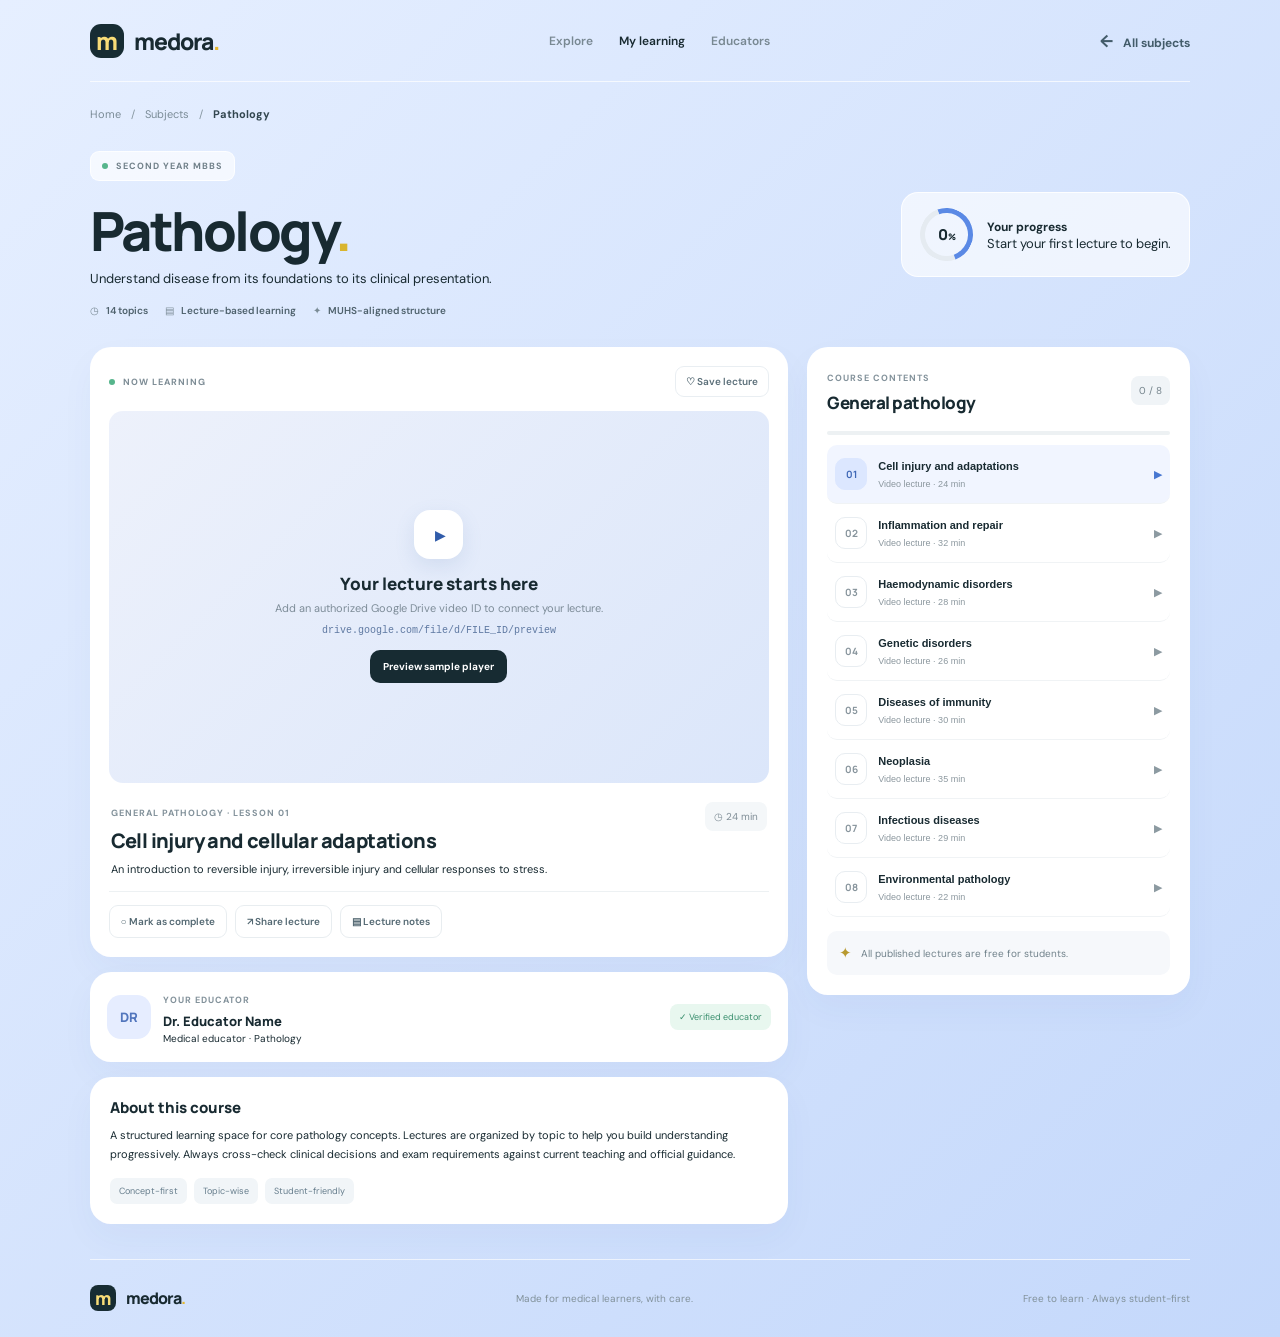
==== lecture.html @ 625e0596 "Add files via upload" ====
<!doctype html>
<html lang="en">
<head>
  <meta charset="utf-8">
  <meta name="viewport" content="width=device-width, initial-scale=1">
  <meta name="theme-color" content="#a8c5f4">
  <title>Pathology — Medora</title>
  <link rel="preconnect" href="https://fonts.googleapis.com">
  <link href="https://fonts.googleapis.com/css2?family=DM+Sans:wght@400;500;600;700&family=Manrope:wght@400;500;600;700;800&display=swap" rel="stylesheet">
  <link rel="stylesheet" href="lecture.css">
</head>
<body>
  <div class="lecture-shell">
    <header class="topbar">
      <a class="brand" href="index.html"><span class="brand-mark">m</span><span>medora<span class="brand-dot">.</span></span></a>
      <nav class="main-nav"><a href="index.html">Explore</a><a class="active" href="#course">My learning</a><a href="#educator">Educators</a></nav>
      <a class="back-link" href="index.html"><span>←</span> All subjects</a>
    </header>
    <main id="course">
      <div class="breadcrumb"><a href="index.html">Home</a><span>/</span><a href="index.html#subjects">Subjects</a><span>/</span><strong>Pathology</strong></div>
      <section class="course-heading">
        <div><span class="course-tag"><span class="tag-dot"></span> SECOND YEAR MBBS</span><h1>Pathology<span class="title-period">.</span></h1><p class="muted">Understand disease from its foundations to its clinical presentation.</p><div class="course-facts"><span>◷ <b>14 topics</b></span><span>▤ <b>Lecture-based learning</b></span><span>✦ <b>MUHS-aligned structure</b></span></div></div>
        <div class="course-progress"><div class="progress-ring"><span>0<small>%</small></span></div><div><strong>Your progress</strong><p class="muted">Start your first lecture to begin.</p></div></div>
      </section>
      <div class="learning-layout">
        <section class="player-column">
          <div class="video-card">
            <div class="video-topline"><span class="live-dot"></span><span>NOW LEARNING</span><button class="save-button" id="saveLecture">♡ <span>Save lecture</span></button></div>
            <div class="video-frame" id="videoFrame">
              <div class="video-placeholder"><div class="play-emblem">▶</div><p class="placeholder-title">Your lecture starts here</p><p>Add an authorized Google Drive video ID to connect your lecture.</p><code>drive.google.com/file/d/FILE_ID/preview</code><button class="button button-dark" id="loadDemo">Preview sample player</button></div>
            </div>
            <div class="lecture-info"><div><span class="lesson-label">GENERAL PATHOLOGY · LESSON 01</span><h2>Cell injury and cellular adaptations</h2><p class="muted">An introduction to reversible injury, irreversible injury and cellular responses to stress.</p></div><span class="duration">◷ 24 min</span></div>
            <div class="lecture-actions"><button class="action-button" id="markComplete">○ <span>Mark as complete</span></button><button class="action-button" id="shareLecture">↗ <span>Share lecture</span></button><button class="action-button" id="notesButton">▤ <span>Lecture notes</span></button></div>
            <div class="notes-panel" id="notesPanel" hidden><strong>Lecture notes</strong><p>Use this area for a concise, educator-approved summary, key definitions and references. Add your notes link or text when publishing the lecture.</p></div>
          </div>
          <section class="educator-card" id="educator"><div class="educator-avatar">DR</div><div class="educator-copy"><span class="lesson-label">YOUR EDUCATOR</span><h3>Dr. Educator Name</h3><p class="muted">Medical educator · Pathology</p></div><span class="verified">✓ Verified educator</span></section>
          <section class="about-card"><h3>About this course</h3><p class="muted">A structured learning space for core pathology concepts. Lectures are organized by topic to help you build understanding progressively. Always cross-check clinical decisions and exam requirements against current teaching and official guidance.</p><div class="about-tags"><span>Concept-first</span><span>Topic-wise</span><span>Student-friendly</span></div></section>
        </section>
        <aside class="playlist-card">
          <div class="playlist-heading"><div><span class="lesson-label">COURSE CONTENTS</span><h2>General pathology</h2></div><span class="lesson-count">0 / 8</span></div>
          <div class="playlist-progress"><span></span></div>
          <div class="playlist-list">
            <button class="playlist-item current" data-title="Cell injury and cellular adaptations" data-subtitle="An introduction to reversible injury, irreversible injury and cellular responses to stress." data-duration="24 min"><span class="lesson-number active-number">01</span><span class="lesson-text"><strong>Cell injury and adaptations</strong><small>Video lecture · 24 min</small></span><span class="lesson-status">▶</span></button>
            <button class="playlist-item" data-title="Inflammation and repair" data-subtitle="Explore acute and chronic inflammation, chemical mediators and tissue repair." data-duration="32 min"><span class="lesson-number">02</span><span class="lesson-text"><strong>Inflammation and repair</strong><small>Video lecture · 32 min</small></span><span class="lesson-status">▶</span></button>
            <button class="playlist-item" data-title="Haemodynamic disorders" data-subtitle="Understand oedema, thrombosis, embolism, infarction and shock." data-duration="28 min"><span class="lesson-number">03</span><span class="lesson-text"><strong>Haemodynamic disorders</strong><small>Video lecture · 28 min</small></span><span class="lesson-status">▶</span></button>
            <button class="playlist-item" data-title="Genetic disorders" data-subtitle="An overview of the mechanisms and patterns of genetic disease." data-duration="26 min"><span class="lesson-number">04</span><span class="lesson-text"><strong>Genetic disorders</strong><small>Video lecture · 26 min</small></span><span class="lesson-status">▶</span></button>
            <button class="playlist-item" data-title="Diseases of immunity" data-subtitle="Review hypersensitivity, autoimmunity and immunodeficiency." data-duration="30 min"><span class="lesson-number">05</span><span class="lesson-text"><strong>Diseases of immunity</strong><small>Video lecture · 30 min</small></span><span class="lesson-status">▶</span></button>
            <button class="playlist-item" data-title="Neoplasia" data-subtitle="Learn the principles of tumour biology, nomenclature and spread." data-duration="35 min"><span class="lesson-number">06</span><span class="lesson-text"><strong>Neoplasia</strong><small>Video lecture · 35 min</small></span><span class="lesson-status">▶</span></button>
            <button class="playlist-item" data-title="Infectious diseases" data-subtitle="Study tissue responses and pathological patterns associated with infection." data-duration="29 min"><span class="lesson-number">07</span><span class="lesson-text"><strong>Infectious diseases</strong><small>Video lecture · 29 min</small></span><span class="lesson-status">▶</span></button>
            <button class="playlist-item" data-title="Environmental and nutritional pathology" data-subtitle="Review common patterns of environmental injury and nutritional disease." data-duration="22 min"><span class="lesson-number">08</span><span class="lesson-text"><strong>Environmental pathology</strong><small>Video lecture · 22 min</small></span><span class="lesson-status">▶</span></button>
          </div>
          <div class="playlist-footer"><span class="lock-symbol">✦</span><span>All published lectures are free for students.</span></div>
        </aside>
      </div>
      <footer class="footer"><a class="brand footer-brand" href="index.html"><span class="brand-mark">m</span><span>medora<span class="brand-dot">.</span></span></a><span>Made for medical learners, with care.</span><span>Free to learn · Always student-first</span></footer>
    </main>
  </div>
  <script>
    const items = [...document.querySelectorAll('.playlist-item')];
    const title = document.querySelector('.lecture-info h2');
    const desc = document.querySelector('.lecture-info .muted');
    const duration = document.querySelector('.duration');
    const complete = document.querySelector('#markComplete');
    const frame = document.querySelector('#videoFrame');
    let completed = new Set();
    items.forEach((item, index) => item.addEventListener('click', () => {
      items.forEach(el => el.classList.remove('current'));
      item.classList.add('current');
      title.textContent = item.dataset.title;
      desc.textContent = item.dataset.subtitle;
      duration.textContent = '◷ ' + item.dataset.duration;
      complete.innerHTML = (completed.has(index) ? '✓ <span>Completed</span>' : '○ <span>Mark as complete</span>');
    }));
    complete.addEventListener('click', () => {
      const index = items.findIndex(item => item.classList.contains('current'));
      if (completed.has(index)) completed.delete(index); else completed.add(index);
      complete.innerHTML = (completed.has(index) ? '✓ <span>Completed</span>' : '○ <span>Mark as complete</span>');
      const percent = Math.round(completed.size / items.length * 100);
      document.querySelector('.progress-ring span').innerHTML = percent + '<small>%</small>';
      document.querySelector('.playlist-heading .lesson-count').textContent = completed.size + ' / ' + items.length;
      document.querySelector('.playlist-progress span').style.width = percent + '%';
    });
    document.querySelector('#saveLecture').addEventListener('click', e => {
      const btn = e.currentTarget; btn.classList.toggle('saved');
      btn.innerHTML = btn.classList.contains('saved') ? '♥ <span>Saved</span>' : '♡ <span>Save lecture</span>';
    });
    document.querySelector('#notesButton').addEventListener('click', () => {
      const panel = document.querySelector('#notesPanel'); panel.hidden = !panel.hidden;
    });
    document.querySelector('#shareLecture').addEventListener('click', async () => {
      try { await navigator.clipboard.writeText(location.href); alert('Lecture page link copied.'); }
      catch { alert('Copy this page URL from your browser address bar to share it.'); }
    });
    document.querySelector('#loadDemo').addEventListener('click', () => {
      const id = prompt('Paste the Google Drive file ID for an authorized lecture:');
      if (!id || !/^[a-zA-Z0-9_-]+$/.test(id)) return;
      frame.innerHTML = '<iframe class="drive-player" src="https://drive.google.com/file/d/' + encodeURIComponent(id) + '/preview" allow="autoplay; fullscreen" allowfullscreen title="Lecture video"></iframe>';
    });
  </script>
</body>
</html>
---- lecture.css ----
:root{--ink:#182a31;--muted:#738087;--line:#e7edf1;--blue:#a9c6f5;--yellow:#f7d96d}*{box-sizing:border-box}body{margin:0;background:#eaf1fb;color:var(--ink);font-family:"DM Sans",sans-serif;font-size:14px;-webkit-font-smoothing:antialiased}.lecture-shell{max-width:1440px;min-height:100vh;margin:auto;padding:0 5.4%;background:linear-gradient(135deg,#e6efff 0%,#c4d8fb 100%)}.topbar{height:82px;display:flex;align-items:center;justify-content:space-between;gap:20px;border-bottom:1px solid #ffffffb8}.brand{display:inline-flex;align-items:center;gap:10px;text-decoration:none;color:var(--ink);font:800 23px Manrope,sans-serif;letter-spacing:-1px}.brand-mark{width:34px;height:34px;border-radius:11px;background:#172c33;color:#f8dc77;display:grid;place-items:center;font-size:24px}.brand-dot{color:#e6b82e}.main-nav{display:flex;gap:26px}.main-nav a{color:#788892;text-decoration:none;font-size:12px;font-weight:600}.main-nav a.active{color:var(--ink)}.back-link{font-size:12px;text-decoration:none;color:#435c6a;font-weight:700}.back-link span{font-size:17px;margin-right:7px}.breadcrumb{display:flex;gap:10px;align-items:center;padding:25px 0;color:#8797a1;font-size:11px}.breadcrumb a{color:#7b8c97;text-decoration:none}.breadcrumb strong{color:#32464f}.course-heading{display:flex;align-items:center;justify-content:space-between;gap:25px;padding:5px 0 30px}.course-tag{display:inline-flex;align-items:center;gap:8px;padding:8px 11px;background:#ffffffa3;border:1px solid #ffffffc9;border-radius:9px;color:#71818a;font-size:9px;font-weight:700;letter-spacing:1px}.tag-dot,.live-dot{width:6px;height:6px;background:#56b58c;border-radius:50%;display:inline-block}.course-heading h1{font:800 clamp(36px,5vw,54px) Manrope,sans-serif;letter-spacing:-2.5px;margin:12px 0 3px}.title-period{color:#d9b52e}.course-heading .muted{margin:0;font-size:13px}.course-facts{display:flex;gap:17px;flex-wrap:wrap;margin-top:17px;color:#7a8b95;font-size:10px}.course-facts b{font-weight:600;color:#4e616c;margin-left:4px}.course-progress{display:flex;align-items:center;gap:14px;background:#ffffff9e;border:1px solid #ffffffd9;border-radius:17px;padding:15px 18px;min-width:220px}.progress-ring{width:53px;height:53px;border:5px solid #e5ebf1;border-top-color:#5a89e5;border-right-color:#5a89e5;border-radius:50%;display:grid;place-items:center;transform:rotate(25deg)}.progress-ring span{transform:rotate(-25deg);font:800 15px Manrope}.progress-ring small{font-size:9px}.course-progress strong{font-size:12px}.course-progress p{font-size:10px;margin:4px 0 0}.learning-layout{display:grid;grid-template-columns:minmax(0,1.55fr) minmax(290px,.85fr);align-items:start;gap:19px}.player-column{display:flex;flex-direction:column;gap:15px}.video-card,.educator-card,.about-card,.playlist-card{background:#fff;border:1px solid #ffffffd9;border-radius:21px;box-shadow:0 14px 35px #36567b0a;overflow:hidden}.video-card{padding:18px}.video-topline{display:flex;align-items:center;gap:8px;color:#7d8c95;font-size:9px;font-weight:700;letter-spacing:1px;margin-bottom:14px}.save-button{margin-left:auto;border:1px solid #e9eef2;background:#fff;color:#5b6f79;border-radius:9px;padding:8px 10px;font:600 10px "DM Sans";cursor:pointer}.save-button.saved{color:#d36a83;background:#fff4f6}.video-frame{position:relative;aspect-ratio:16/9;width:100%;border-radius:14px;overflow:hidden;background:linear-gradient(135deg,#edf1fb,#dbe6fa);display:grid;place-items:center}.video-placeholder{text-align:center;padding:20px;max-width:100%;color:#7d8c98}.play-emblem{width:49px;height:49px;border-radius:16px;display:grid;place-items:center;background:#fff;color:#315caa;box-shadow:0 7px 20px #5e7eae24;margin:0 auto 13px;padding-left:3px}.placeholder-title{font:800 17px Manrope;color:var(--ink);margin:0 0 6px}.video-placeholder p:not(.placeholder-title){font-size:11px;margin:0 0 10px}.video-placeholder code{display:block;font-size:10px;color:#5f79a2;margin-bottom:14px;overflow-wrap:anywhere}.video-placeholder .button{padding:10px 13px;font-size:10px;cursor:pointer}.button-dark{display:inline-flex;align-items:center;justify-content:center;gap:10px;border:0;border-radius:10px;background:#172b32;color:white;text-decoration:none;padding:11px 15px;font:700 11px "DM Sans"}.drive-player{border:0;width:100%;height:100%;position:absolute;inset:0}.lecture-info{display:flex;justify-content:space-between;align-items:flex-start;gap:14px;padding:19px 2px 13px}.lesson-label{font-size:9px;letter-spacing:1px;font-weight:700;color:#83929b}.lecture-info h2{font:800 20px Manrope;letter-spacing:-.6px;margin:7px 0}.lecture-info .muted{font-size:11px;margin:0;line-height:1.6}.duration{white-space:nowrap;color:#7f8d96;font-size:10px;background:#f4f7f9;padding:8px 9px;border-radius:8px}.lecture-actions{display:flex;gap:8px;flex-wrap:wrap;border-top:1px solid #edf1f3;padding-top:13px}.action-button{border:1px solid #e8edf0;background:#fff;border-radius:9px;padding:9px 11px;color:#536872;font:600 10px "DM Sans";cursor:pointer}.action-button:hover{background:#f4f7fb}.notes-panel{background:#f5f8fc;border-radius:12px;padding:14px;margin-top:13px;font-size:12px}.notes-panel p{color:#71828b;line-height:1.6;margin-bottom:0}.educator-card{display:flex;align-items:center;gap:12px;padding:16px}.educator-avatar{width:44px;height:44px;border-radius:14px;background:#e6edff;color:#5276bd;display:grid;place-items:center;font:800 13px Manrope}.educator-copy{flex:1}.educator-copy h3{font:800 13px Manrope;margin:5px 0 2px}.educator-copy .muted{font-size:10px;margin:0}.verified{font-size:9px;color:#398e6d;background:#e8f7ef;border-radius:8px;padding:7px 9px;white-space:nowrap}.about-card{padding:19px}.about-card h3{font:800 15px Manrope;margin:0 0 8px}.about-card .muted{font-size:11px;line-height:1.75;margin:0}.about-tags{display:flex;gap:7px;flex-wrap:wrap;margin-top:13px}.about-tags span{font-size:9px;color:#667d8c;background:#f1f5f8;border-radius:7px;padding:7px 9px}.playlist-card{padding:19px;position:sticky;top:15px}.playlist-heading{display:flex;align-items:center;justify-content:space-between;gap:10px}.playlist-heading h2{font:800 17px Manrope;letter-spacing:-.5px;margin:6px 0 0}.lesson-count{background:#f0f4f7;color:#74838b;border-radius:8px;padding:8px;font-size:10px}.playlist-progress{height:4px;background:#edf1f3;border-radius:10px;margin:17px 0 10px;overflow:hidden}.playlist-progress span{display:block;height:100%;width:0;background:#5c89e2;transition:width .2s}.playlist-list{display:flex;flex-direction:column}.playlist-item{display:flex;align-items:center;gap:11px;text-align:left;padding:13px 8px;border:0;border-bottom:1px solid #f0f3f5;background:#fff;cursor:pointer;color:var(--ink);border-radius:10px}.playlist-item.current{background:#f1f5ff}.lesson-number{flex:none;width:32px;height:32px;border:1px solid #e8edf1;border-radius:10px;display:grid;place-items:center;color:#87949c;font:700 10px Manrope}.active-number{background:#dce7ff;border-color:#dce7ff;color:#3f68b6}.lesson-text{display:flex;flex-direction:column;gap:5px;min-width:0;flex:1}.lesson-text strong{font-size:11px;font-weight:700;line-height:1.35}.lesson-text small{font-size:9px;color:#8b979e}.lesson-status{font-size:11px;color:#8c9aa1}.playlist-item.current .lesson-status{color:#4777d1}.playlist-footer{display:flex;align-items:center;gap:9px;background:#f6f8fb;padding:12px;border-radius:10px;margin-top:14px;color:#71828b;font-size:10px}.lock-symbol{color:#b8992f;font-size:15px}.footer{min-height:78px;border-top:1px solid #ffffffa8;display:flex;align-items:center;justify-content:space-between;gap:15px;color:#81919a;font-size:10px;margin-top:35px}.footer-brand{font-size:16px}.footer-brand .brand-mark{width:26px;height:26px;border-radius:8px;font-size:18px}@media(min-width:1200px){.lecture-shell{padding-left:7%;padding-right:7%}}@media(max-width:900px){.lecture-shell{padding:0 4%}.learning-layout{grid-template-columns:minmax(0,1.25fr) minmax(265px,.9fr);gap:13px}.course-progress{min-width:190px;padding:12px}.course-facts{gap:10px}.main-nav{gap:14px}}@media(max-width:700px){.topbar{height:70px}.main-nav{display:none}.brand{font-size:21px}.course-heading{align-items:flex-start;flex-direction:column;padding-bottom:22px}.course-progress{width:100%}.learning-layout{grid-template-columns:1fr}.playlist-card{position:static;grid-row:1}.player-column{grid-row:2}.breadcrumb{padding:19px 0}.course-heading h1{font-size:43px}.playlist-card{padding:16px}.playlist-item{padding:12px 7px}.lecture-info h2{font-size:18px}.footer{flex-wrap:wrap;padding:18px 0}.footer>span:last-child{display:none}}@media(max-width:380px){.verified{display:none}.lecture-info{flex-direction:column}.course-facts{display:grid;gap:9px}.video-card{padding:12px}.video-placeholder code{font-size:9px}}
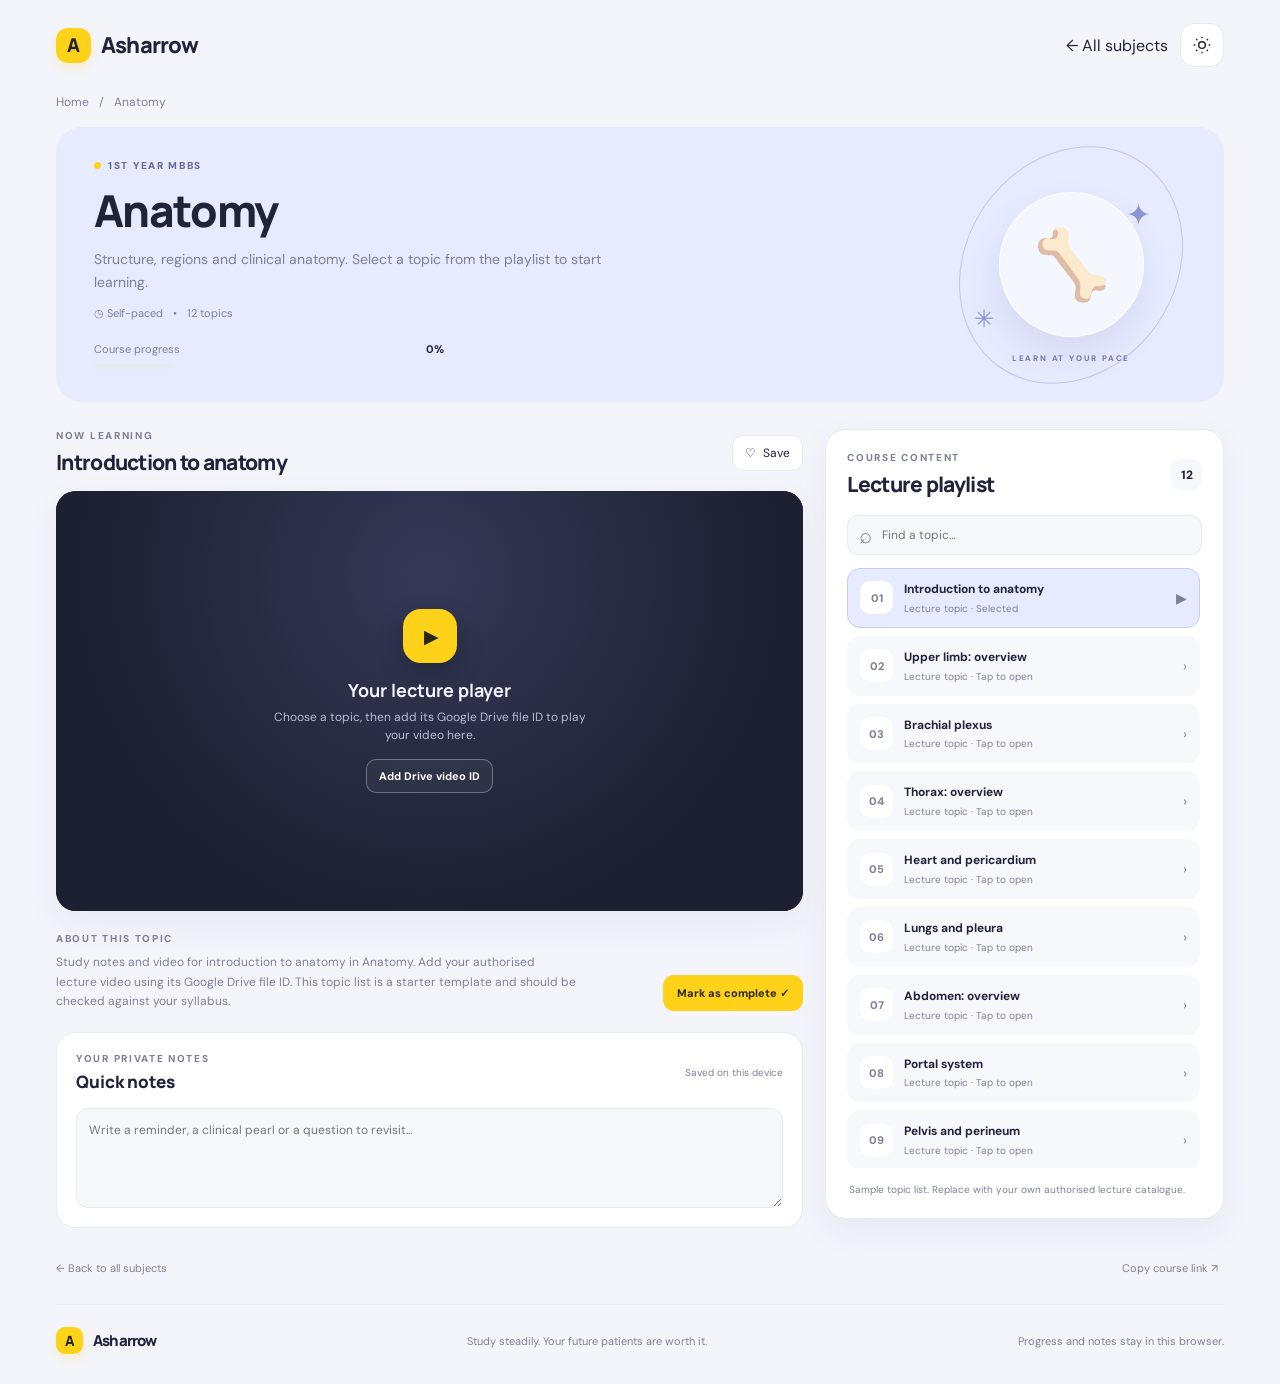
==== commit ec2868f7: "Add files via upload" ====
--- a/lecture.html
+++ b/lecture.html
@@ -1,101 +1,69 @@
-<!doctype html>
+<!DOCTYPE html>
 <html lang="en">
 <head>
-  <meta charset="utf-8">
+  <meta charset="UTF-8">
   <meta name="viewport" content="width=device-width, initial-scale=1">
-  <meta name="theme-color" content="#a8c5f4">
-  <title>Pathology — Medora</title>
+  <meta name="theme-color" content="#f4f5fb">
+  <title>Course — Asharrow</title>
   <link rel="preconnect" href="https://fonts.googleapis.com">
+  <link rel="preconnect" href="https://fonts.gstatic.com" crossorigin>
   <link href="https://fonts.googleapis.com/css2?family=DM+Sans:wght@400;500;600;700&family=Manrope:wght@400;500;600;700;800&display=swap" rel="stylesheet">
   <link rel="stylesheet" href="lecture.css">
+  <script src="lecture.js" defer></script>
 </head>
 <body>
-  <div class="lecture-shell">
+  <div class="app-shell">
     <header class="topbar">
-      <a class="brand" href="index.html"><span class="brand-mark">m</span><span>medora<span class="brand-dot">.</span></span></a>
-      <nav class="main-nav"><a href="index.html">Explore</a><a class="active" href="#course">My learning</a><a href="#educator">Educators</a></nav>
-      <a class="back-link" href="index.html"><span>←</span> All subjects</a>
+      <a class="brand" href="index.html"><span class="brand-mark">A</span><span>Asharrow</span></a>
+      <div class="topbar-actions">
+        <a class="back-link" href="index.html">← <span>All subjects</span></a>
+        <button class="icon-button theme-toggle" id="themeToggle" type="button" aria-label="Switch color theme" title="Switch light/dark mode">
+          <svg class="sun-icon" viewBox="0 0 24 24" aria-hidden="true"><circle cx="12" cy="12" r="4"></circle><path d="M12 2v2m0 16v2M4.93 4.93l1.42 1.42m11.3 11.3 1.42 1.42M2 12h2m16 0h2M4.93 19.07l1.42-1.42m11.3-11.3 1.42-1.42"></path></svg>
+          <svg class="moon-icon" viewBox="0 0 24 24" aria-hidden="true"><path d="M20.3 15.4A8.5 8.5 0 0 1 8.6 3.7 8.6 8.6 0 1 0 20.3 15.4Z"></path></svg>
+        </button>
+      </div>
     </header>
-    <main id="course">
-      <div class="breadcrumb"><a href="index.html">Home</a><span>/</span><a href="index.html#subjects">Subjects</a><span>/</span><strong>Pathology</strong></div>
-      <section class="course-heading">
-        <div><span class="course-tag"><span class="tag-dot"></span> SECOND YEAR MBBS</span><h1>Pathology<span class="title-period">.</span></h1><p class="muted">Understand disease from its foundations to its clinical presentation.</p><div class="course-facts"><span>◷ <b>14 topics</b></span><span>▤ <b>Lecture-based learning</b></span><span>✦ <b>MUHS-aligned structure</b></span></div></div>
-        <div class="course-progress"><div class="progress-ring"><span>0<small>%</small></span></div><div><strong>Your progress</strong><p class="muted">Start your first lecture to begin.</p></div></div>
+
+    <main>
+      <nav class="breadcrumbs"><a href="index.html">Home</a><span>/</span><span id="breadcrumbSubject">Subject</span></nav>
+      <section class="course-hero">
+        <div class="course-copy">
+          <p class="eyebrow"><span class="eyebrow-dot"></span><span id="courseYear">MBBS COURSE</span></p>
+          <h1 id="courseTitle">Loading subject…</h1>
+          <p id="courseDescription" class="course-description">Your course topics will appear here.</p>
+          <div class="course-meta"><span>◷ Self-paced</span><span>•</span><span id="topicCount">0 topics</span></div>
+          <div class="course-progress"><div class="progress-label"><span>Course progress</span><strong id="progressText">0%</strong></div><div class="progress-track"><span id="progressBar"></span></div></div>
+        </div>
+        <div class="course-art" aria-hidden="true"><div class="art-orbit"></div><div class="art-circle"><span id="courseEmoji">📚</span></div><span class="art-star star-one">✦</span><span class="art-star star-two">✳</span><span class="art-label">LEARN AT YOUR PACE</span></div>
       </section>
+
       <div class="learning-layout">
         <section class="player-column">
-          <div class="video-card">
-            <div class="video-topline"><span class="live-dot"></span><span>NOW LEARNING</span><button class="save-button" id="saveLecture">♡ <span>Save lecture</span></button></div>
-            <div class="video-frame" id="videoFrame">
-              <div class="video-placeholder"><div class="play-emblem">▶</div><p class="placeholder-title">Your lecture starts here</p><p>Add an authorized Google Drive video ID to connect your lecture.</p><code>drive.google.com/file/d/FILE_ID/preview</code><button class="button button-dark" id="loadDemo">Preview sample player</button></div>
+          <div class="section-title-row"><div><p class="eyebrow muted-eyebrow">NOW LEARNING</p><h2 id="lectureTitle">Select a lecture</h2></div><button class="save-button" id="saveButton" type="button" aria-pressed="false">♡ <span>Save</span></button></div>
+          <div class="video-frame" id="videoFrame">
+            <div class="video-placeholder" id="videoPlaceholder">
+              <div class="play-bubble">▶</div><h3>Your lecture player</h3><p>Choose a topic, then add its Google Drive file ID to play your video here.</p>
+              <button class="outline-button" id="addDriveButton" type="button">Add Drive video ID</button>
             </div>
-            <div class="lecture-info"><div><span class="lesson-label">GENERAL PATHOLOGY · LESSON 01</span><h2>Cell injury and cellular adaptations</h2><p class="muted">An introduction to reversible injury, irreversible injury and cellular responses to stress.</p></div><span class="duration">◷ 24 min</span></div>
-            <div class="lecture-actions"><button class="action-button" id="markComplete">○ <span>Mark as complete</span></button><button class="action-button" id="shareLecture">↗ <span>Share lecture</span></button><button class="action-button" id="notesButton">▤ <span>Lecture notes</span></button></div>
-            <div class="notes-panel" id="notesPanel" hidden><strong>Lecture notes</strong><p>Use this area for a concise, educator-approved summary, key definitions and references. Add your notes link or text when publishing the lecture.</p></div>
+            <iframe id="drivePlayer" title="Lecture video player" allow="autoplay; encrypted-media; picture-in-picture" allowfullscreen hidden></iframe>
           </div>
-          <section class="educator-card" id="educator"><div class="educator-avatar">DR</div><div class="educator-copy"><span class="lesson-label">YOUR EDUCATOR</span><h3>Dr. Educator Name</h3><p class="muted">Medical educator · Pathology</p></div><span class="verified">✓ Verified educator</span></section>
-          <section class="about-card"><h3>About this course</h3><p class="muted">A structured learning space for core pathology concepts. Lectures are organized by topic to help you build understanding progressively. Always cross-check clinical decisions and exam requirements against current teaching and official guidance.</p><div class="about-tags"><span>Concept-first</span><span>Topic-wise</span><span>Student-friendly</span></div></section>
+          <div class="lecture-under">
+            <div><p class="eyebrow muted-eyebrow">ABOUT THIS TOPIC</p><p id="lectureDescription" class="lecture-description">Select a topic from the list to view its details.</p></div>
+            <button class="complete-button" id="completeButton" type="button">Mark as complete ✓</button>
+          </div>
+          <section class="notes-card"><div class="notes-heading"><div><p class="eyebrow muted-eyebrow">YOUR PRIVATE NOTES</p><h3>Quick notes</h3></div><span class="notes-status" id="notesStatus">Saved on this device</span></div><textarea id="lectureNotes" placeholder="Write a reminder, a clinical pearl or a question to revisit…"></textarea></section>
         </section>
+
         <aside class="playlist-card">
-          <div class="playlist-heading"><div><span class="lesson-label">COURSE CONTENTS</span><h2>General pathology</h2></div><span class="lesson-count">0 / 8</span></div>
-          <div class="playlist-progress"><span></span></div>
-          <div class="playlist-list">
-            <button class="playlist-item current" data-title="Cell injury and cellular adaptations" data-subtitle="An introduction to reversible injury, irreversible injury and cellular responses to stress." data-duration="24 min"><span class="lesson-number active-number">01</span><span class="lesson-text"><strong>Cell injury and adaptations</strong><small>Video lecture · 24 min</small></span><span class="lesson-status">▶</span></button>
-            <button class="playlist-item" data-title="Inflammation and repair" data-subtitle="Explore acute and chronic inflammation, chemical mediators and tissue repair." data-duration="32 min"><span class="lesson-number">02</span><span class="lesson-text"><strong>Inflammation and repair</strong><small>Video lecture · 32 min</small></span><span class="lesson-status">▶</span></button>
-            <button class="playlist-item" data-title="Haemodynamic disorders" data-subtitle="Understand oedema, thrombosis, embolism, infarction and shock." data-duration="28 min"><span class="lesson-number">03</span><span class="lesson-text"><strong>Haemodynamic disorders</strong><small>Video lecture · 28 min</small></span><span class="lesson-status">▶</span></button>
-            <button class="playlist-item" data-title="Genetic disorders" data-subtitle="An overview of the mechanisms and patterns of genetic disease." data-duration="26 min"><span class="lesson-number">04</span><span class="lesson-text"><strong>Genetic disorders</strong><small>Video lecture · 26 min</small></span><span class="lesson-status">▶</span></button>
-            <button class="playlist-item" data-title="Diseases of immunity" data-subtitle="Review hypersensitivity, autoimmunity and immunodeficiency." data-duration="30 min"><span class="lesson-number">05</span><span class="lesson-text"><strong>Diseases of immunity</strong><small>Video lecture · 30 min</small></span><span class="lesson-status">▶</span></button>
-            <button class="playlist-item" data-title="Neoplasia" data-subtitle="Learn the principles of tumour biology, nomenclature and spread." data-duration="35 min"><span class="lesson-number">06</span><span class="lesson-text"><strong>Neoplasia</strong><small>Video lecture · 35 min</small></span><span class="lesson-status">▶</span></button>
-            <button class="playlist-item" data-title="Infectious diseases" data-subtitle="Study tissue responses and pathological patterns associated with infection." data-duration="29 min"><span class="lesson-number">07</span><span class="lesson-text"><strong>Infectious diseases</strong><small>Video lecture · 29 min</small></span><span class="lesson-status">▶</span></button>
-            <button class="playlist-item" data-title="Environmental and nutritional pathology" data-subtitle="Review common patterns of environmental injury and nutritional disease." data-duration="22 min"><span class="lesson-number">08</span><span class="lesson-text"><strong>Environmental pathology</strong><small>Video lecture · 22 min</small></span><span class="lesson-status">▶</span></button>
-          </div>
-          <div class="playlist-footer"><span class="lock-symbol">✦</span><span>All published lectures are free for students.</span></div>
+          <div class="playlist-heading"><div><p class="eyebrow muted-eyebrow">COURSE CONTENT</p><h2>Lecture playlist</h2></div><span class="playlist-count" id="playlistCount">0</span></div>
+          <label class="playlist-search"><span>⌕</span><input id="lectureSearch" type="search" placeholder="Find a topic…"></label>
+          <div class="playlist-list" id="playlistList"></div>
+          <p class="playlist-footnote">Sample topic list. Replace with your own authorised lecture catalogue.</p>
         </aside>
       </div>
-      <footer class="footer"><a class="brand footer-brand" href="index.html"><span class="brand-mark">m</span><span>medora<span class="brand-dot">.</span></span></a><span>Made for medical learners, with care.</span><span>Free to learn · Always student-first</span></footer>
+      <div class="course-footer"><a href="index.html">← Back to all subjects</a><button id="shareButton" class="text-button" type="button">Copy course link ↗</button></div>
     </main>
+    <footer class="footer"><a class="brand footer-brand" href="index.html"><span class="brand-mark">A</span><span>Asharrow</span></a><span>Study steadily. Your future patients are worth it.</span><span class="footer-note">Progress and notes stay in this browser.</span></footer>
   </div>
-  <script>
-    const items = [...document.querySelectorAll('.playlist-item')];
-    const title = document.querySelector('.lecture-info h2');
-    const desc = document.querySelector('.lecture-info .muted');
-    const duration = document.querySelector('.duration');
-    const complete = document.querySelector('#markComplete');
-    const frame = document.querySelector('#videoFrame');
-    let completed = new Set();
-    items.forEach((item, index) => item.addEventListener('click', () => {
-      items.forEach(el => el.classList.remove('current'));
-      item.classList.add('current');
-      title.textContent = item.dataset.title;
-      desc.textContent = item.dataset.subtitle;
-      duration.textContent = '◷ ' + item.dataset.duration;
-      complete.innerHTML = (completed.has(index) ? '✓ <span>Completed</span>' : '○ <span>Mark as complete</span>');
-    }));
-    complete.addEventListener('click', () => {
-      const index = items.findIndex(item => item.classList.contains('current'));
-      if (completed.has(index)) completed.delete(index); else completed.add(index);
-      complete.innerHTML = (completed.has(index) ? '✓ <span>Completed</span>' : '○ <span>Mark as complete</span>');
-      const percent = Math.round(completed.size / items.length * 100);
-      document.querySelector('.progress-ring span').innerHTML = percent + '<small>%</small>';
-      document.querySelector('.playlist-heading .lesson-count').textContent = completed.size + ' / ' + items.length;
-      document.querySelector('.playlist-progress span').style.width = percent + '%';
-    });
-    document.querySelector('#saveLecture').addEventListener('click', e => {
-      const btn = e.currentTarget; btn.classList.toggle('saved');
-      btn.innerHTML = btn.classList.contains('saved') ? '♥ <span>Saved</span>' : '♡ <span>Save lecture</span>';
-    });
-    document.querySelector('#notesButton').addEventListener('click', () => {
-      const panel = document.querySelector('#notesPanel'); panel.hidden = !panel.hidden;
-    });
-    document.querySelector('#shareLecture').addEventListener('click', async () => {
-      try { await navigator.clipboard.writeText(location.href); alert('Lecture page link copied.'); }
-      catch { alert('Copy this page URL from your browser address bar to share it.'); }
-    });
-    document.querySelector('#loadDemo').addEventListener('click', () => {
-      const id = prompt('Paste the Google Drive file ID for an authorized lecture:');
-      if (!id || !/^[a-zA-Z0-9_-]+$/.test(id)) return;
-      frame.innerHTML = '<iframe class="drive-player" src="https://drive.google.com/file/d/' + encodeURIComponent(id) + '/preview" allow="autoplay; fullscreen" allowfullscreen title="Lecture video"></iframe>';
-    });
-  </script>
 </body>
 </html>
--- a/lecture.css
+++ b/lecture.css
@@ -1 +1,4 @@
- :root{--ink:#182a31;--muted:#738087;--line:#e7edf1;--blue:#a9c6f5;--yellow:#f7d96d}*{box-sizing:border-box}body{margin:0;background:#eaf1fb;color:var(--ink);font-family:"DM Sans",sans-serif;font-size:14px;-webkit-font-smoothing:antialiased}.lecture-shell{max-width:1440px;min-height:100vh;margin:auto;padding:0 5.4%;background:linear-gradient(135deg,#e6efff 0%,#c4d8fb 100%)}.topbar{height:82px;display:flex;align-items:center;justify-content:space-between;gap:20px;border-bottom:1px solid #ffffffb8}.brand{display:inline-flex;align-items:center;gap:10px;text-decoration:none;color:var(--ink);font:800 23px Manrope,sans-serif;letter-spacing:-1px}.brand-mark{width:34px;height:34px;border-radius:11px;background:#172c33;color:#f8dc77;display:grid;place-items:center;font-size:24px}.brand-dot{color:#e6b82e}.main-nav{display:flex;gap:26px}.main-nav a{color:#788892;text-decoration:none;font-size:12px;font-weight:600}.main-nav a.active{color:var(--ink)}.back-link{font-size:12px;text-decoration:none;color:#435c6a;font-weight:700}.back-link span{font-size:17px;margin-right:7px}.breadcrumb{display:flex;gap:10px;align-items:center;padding:25px 0;color:#8797a1;font-size:11px}.breadcrumb a{color:#7b8c97;text-decoration:none}.breadcrumb strong{color:#32464f}.course-heading{display:flex;align-items:center;justify-content:space-between;gap:25px;padding:5px 0 30px}.course-tag{display:inline-flex;align-items:center;gap:8px;padding:8px 11px;background:#ffffffa3;border:1px solid #ffffffc9;border-radius:9px;color:#71818a;font-size:9px;font-weight:700;letter-spacing:1px}.tag-dot,.live-dot{width:6px;height:6px;background:#56b58c;border-radius:50%;display:inline-block}.course-heading h1{font:800 clamp(36px,5vw,54px) Manrope,sans-serif;letter-spacing:-2.5px;margin:12px 0 3px}.title-period{color:#d9b52e}.course-heading .muted{margin:0;font-size:13px}.course-facts{display:flex;gap:17px;flex-wrap:wrap;margin-top:17px;color:#7a8b95;font-size:10px}.course-facts b{font-weight:600;color:#4e616c;margin-left:4px}.course-progress{display:flex;align-items:center;gap:14px;background:#ffffff9e;border:1px solid #ffffffd9;border-radius:17px;padding:15px 18px;min-width:220px}.progress-ring{width:53px;height:53px;border:5px solid #e5ebf1;border-top-color:#5a89e5;border-right-color:#5a89e5;border-radius:50%;display:grid;place-items:center;transform:rotate(25deg)}.progress-ring span{transform:rotate(-25deg);font:800 15px Manrope}.progress-ring small{font-size:9px}.course-progress strong{font-size:12px}.course-progress p{font-size:10px;margin:4px 0 0}.learning-layout{display:grid;grid-template-columns:minmax(0,1.55fr) minmax(290px,.85fr);align-items:start;gap:19px}.player-column{display:flex;flex-direction:column;gap:15px}.video-card,.educator-card,.about-card,.playlist-card{background:#fff;border:1px solid #ffffffd9;border-radius:21px;box-shadow:0 14px 35px #36567b0a;overflow:hidden}.video-card{padding:18px}.video-topline{display:flex;align-items:center;gap:8px;color:#7d8c95;font-size:9px;font-weight:700;letter-spacing:1px;margin-bottom:14px}.save-button{margin-left:auto;border:1px solid #e9eef2;background:#fff;color:#5b6f79;border-radius:9px;padding:8px 10px;font:600 10px "DM Sans";cursor:pointer}.save-button.saved{color:#d36a83;background:#fff4f6}.video-frame{position:relative;aspect-ratio:16/9;width:100%;border-radius:14px;overflow:hidden;background:linear-gradient(135deg,#edf1fb,#dbe6fa);display:grid;place-items:center}.video-placeholder{text-align:center;padding:20px;max-width:100%;color:#7d8c98}.play-emblem{width:49px;height:49px;border-radius:16px;display:grid;place-items:center;background:#fff;color:#315caa;box-shadow:0 7px 20px #5e7eae24;margin:0 auto 13px;padding-left:3px}.placeholder-title{font:800 17px Manrope;color:var(--ink);margin:0 0 6px}.video-placeholder p:not(.placeholder-title){font-size:11px;margin:0 0 10px}.video-placeholder code{display:block;font-size:10px;color:#5f79a2;margin-bottom:14px;overflow-wrap:anywhere}.video-placeholder .button{padding:10px 13px;font-size:10px;cursor:pointer}.button-dark{display:inline-flex;align-items:center;justify-content:center;gap:10px;border:0;border-radius:10px;background:#172b32;color:white;text-decoration:none;padding:11px 15px;font:700 11px "DM Sans"}.drive-player{border:0;width:100%;height:100%;position:absolute;inset:0}.lecture-info{display:flex;justify-content:space-between;align-items:flex-start;gap:14px;padding:19px 2px 13px}.lesson-label{font-size:9px;letter-spacing:1px;font-weight:700;color:#83929b}.lecture-info h2{font:800 20px Manrope;letter-spacing:-.6px;margin:7px 0}.lecture-info .muted{font-size:11px;margin:0;line-height:1.6}.duration{white-space:nowrap;color:#7f8d96;font-size:10px;background:#f4f7f9;padding:8px 9px;border-radius:8px}.lecture-actions{display:flex;gap:8px;flex-wrap:wrap;border-top:1px solid #edf1f3;padding-top:13px}.action-button{border:1px solid #e8edf0;background:#fff;border-radius:9px;padding:9px 11px;color:#536872;font:600 10px "DM Sans";cursor:pointer}.action-button:hover{background:#f4f7fb}.notes-panel{background:#f5f8fc;border-radius:12px;padding:14px;margin-top:13px;font-size:12px}.notes-panel p{color:#71828b;line-height:1.6;margin-bottom:0}.educator-card{display:flex;align-items:center;gap:12px;padding:16px}.educator-avatar{width:44px;height:44px;border-radius:14px;background:#e6edff;color:#5276bd;display:grid;place-items:center;font:800 13px Manrope}.educator-copy{flex:1}.educator-copy h3{font:800 13px Manrope;margin:5px 0 2px}.educator-copy .muted{font-size:10px;margin:0}.verified{font-size:9px;color:#398e6d;background:#e8f7ef;border-radius:8px;padding:7px 9px;white-space:nowrap}.about-card{padding:19px}.about-card h3{font:800 15px Manrope;margin:0 0 8px}.about-card .muted{font-size:11px;line-height:1.75;margin:0}.about-tags{display:flex;gap:7px;flex-wrap:wrap;margin-top:13px}.about-tags span{font-size:9px;color:#667d8c;background:#f1f5f8;border-radius:7px;padding:7px 9px}.playlist-card{padding:19px;position:sticky;top:15px}.playlist-heading{display:flex;align-items:center;justify-content:space-between;gap:10px}.playlist-heading h2{font:800 17px Manrope;letter-spacing:-.5px;margin:6px 0 0}.lesson-count{background:#f0f4f7;color:#74838b;border-radius:8px;padding:8px;font-size:10px}.playlist-progress{height:4px;background:#edf1f3;border-radius:10px;margin:17px 0 10px;overflow:hidden}.playlist-progress span{display:block;height:100%;width:0;background:#5c89e2;transition:width .2s}.playlist-list{display:flex;flex-direction:column}.playlist-item{display:flex;align-items:center;gap:11px;text-align:left;padding:13px 8px;border:0;border-bottom:1px solid #f0f3f5;background:#fff;cursor:pointer;color:var(--ink);border-radius:10px}.playlist-item.current{background:#f1f5ff}.lesson-number{flex:none;width:32px;height:32px;border:1px solid #e8edf1;border-radius:10px;display:grid;place-items:center;color:#87949c;font:700 10px Manrope}.active-number{background:#dce7ff;border-color:#dce7ff;color:#3f68b6}.lesson-text{display:flex;flex-direction:column;gap:5px;min-width:0;flex:1}.lesson-text strong{font-size:11px;font-weight:700;line-height:1.35}.lesson-text small{font-size:9px;color:#8b979e}.lesson-status{font-size:11px;color:#8c9aa1}.playlist-item.current .lesson-status{color:#4777d1}.playlist-footer{display:flex;align-items:center;gap:9px;background:#f6f8fb;padding:12px;border-radius:10px;margin-top:14px;color:#71828b;font-size:10px}.lock-symbol{color:#b8992f;font-size:15px}.footer{min-height:78px;border-top:1px solid #ffffffa8;display:flex;align-items:center;justify-content:space-between;gap:15px;color:#81919a;font-size:10px;margin-top:35px}.footer-brand{font-size:16px}.footer-brand .brand-mark{width:26px;height:26px;border-radius:8px;font-size:18px}@media(min-width:1200px){.lecture-shell{padding-left:7%;padding-right:7%}}@media(max-width:900px){.lecture-shell{padding:0 4%}.learning-layout{grid-template-columns:minmax(0,1.25fr) minmax(265px,.9fr);gap:13px}.course-progress{min-width:190px;padding:12px}.course-facts{gap:10px}.main-nav{gap:14px}}@media(max-width:700px){.topbar{height:70px}.main-nav{display:none}.brand{font-size:21px}.course-heading{align-items:flex-start;flex-direction:column;padding-bottom:22px}.course-progress{width:100%}.learning-layout{grid-template-columns:1fr}.playlist-card{position:static;grid-row:1}.player-column{grid-row:2}.breadcrumb{padding:19px 0}.course-heading h1{font-size:43px}.playlist-card{padding:16px}.playlist-item{padding:12px 7px}.lecture-info h2{font-size:18px}.footer{flex-wrap:wrap;padding:18px 0}.footer>span:last-child{display:none}}@media(max-width:380px){.verified{display:none}.lecture-info{flex-direction:column}.course-facts{display:grid;gap:9px}.video-card{padding:12px}.video-placeholder code{font-size:9px}}
+@import url("styles.css");
+.breadcrumbs{display:flex;align-items:center;gap:10px;margin:4px 0 17px;font-size:12px;color:var(--muted)}.breadcrumbs a:hover,.course-footer a:hover{color:var(--ink)}.course-hero{position:relative;display:flex;justify-content:space-between;gap:25px;min-height:260px;overflow:hidden;padding:32px 38px;border-radius:26px;background:var(--blue)}.course-copy{position:relative;z-index:2;max-width:650px;flex:1}.course-copy h1{font:800 clamp(30px,4vw,44px)/1.12 Manrope,sans-serif;letter-spacing:-1.7px;margin:0}.course-description{max-width:560px;color:var(--muted);font-size:14px;line-height:1.6;margin:13px 0}.course-meta{display:flex;gap:10px;align-items:center;color:var(--muted);font-size:11px}.course-progress{max-width:350px;margin-top:22px}.progress-label{display:flex;justify-content:space-between;font-size:11px;color:var(--muted);margin-bottom:8px}.progress-label strong{color:var(--ink)}.progress-track{height:6px;border-radius:8px;background:var(--line);overflow:hidden}.progress-track span{display:block;height:100%;width:0;background:var(--accent);border-radius:8px;transition:width .2s}.course-art{position:relative;width:230px;min-width:180px;display:grid;place-items:center}.art-orbit{position:absolute;width:210px;height:250px;border:1px solid #aab3e2a0;border-radius:50%;transform:rotate(35deg)}.art-circle{width:145px;height:145px;display:grid;place-items:center;border-radius:50%;background:#fff9;border:1px solid #ffffffd9;box-shadow:0 18px 35px #48518a1b;font-size:65px;transform:rotate(7deg)}.art-star{position:absolute;color:#8b95d0}.star-one{top:36px;right:35px;font-size:30px}.star-two{bottom:36px;left:18px;font-size:24px}.art-label{position:absolute;bottom:7px;font-size:8px;letter-spacing:1.8px;color:#727ba8;font-weight:800}.learning-layout{display:grid;grid-template-columns:minmax(0,1.5fr) minmax(300px,.8fr);gap:22px;padding:27px 0 15px;align-items:start}.player-column{min-width:0}.section-title-row{display:flex;justify-content:space-between;align-items:center;gap:15px;margin-bottom:15px}.section-title-row h2,.playlist-heading h2{font:800 21px Manrope,sans-serif;letter-spacing:-.7px;margin:0}.section-title-row .eyebrow,.playlist-heading .eyebrow{margin-bottom:6px}.save-button{display:flex;align-items:center;gap:7px;padding:9px 12px;border:1px solid var(--line);border-radius:11px;background:var(--surface);color:var(--ink);cursor:pointer;font-size:12px}.save-button.is-saved{background:#fff3bf;border-color:#ffe17a;color:#554300}.video-frame{position:relative;aspect-ratio:16/9;overflow:hidden;border-radius:20px;background:#1d2030;box-shadow:var(--shadow)}.video-frame iframe{width:100%;height:100%;border:0;background:#10121c}.video-placeholder{position:absolute;inset:0;display:flex;align-items:center;justify-content:center;flex-direction:column;text-align:center;padding:22px;background:radial-gradient(circle at 50% 20%,#343957,#1d2030 70%);color:#f4f5ff}.play-bubble{display:grid;place-items:center;width:54px;height:54px;border-radius:18px;background:var(--accent);color:#292613;padding-left:3px;font-size:19px;box-shadow:0 10px 28px #0003}.video-placeholder h3{font:700 18px Manrope,sans-serif;margin:15px 0 6px}.video-placeholder p{max-width:320px;color:#b7bdd5;font-size:12px;line-height:1.5;margin:0 0 15px}.outline-button{padding:9px 12px;border:1px solid #ffffff4d;border-radius:10px;background:#ffffff0b;color:#fff;font-size:11px;font-weight:700;cursor:pointer}.lecture-under{display:flex;justify-content:space-between;align-items:flex-end;gap:20px;padding:21px 0}.lecture-description{font-size:12px;color:var(--muted);line-height:1.6;margin:7px 0 0;max-width:520px}.complete-button{flex-shrink:0;padding:11px 14px;border:0;border-radius:11px;background:var(--accent);color:#30290e;font-size:11px;font-weight:800;cursor:pointer}.complete-button.done{background:#dff7eb;color:#176b4d}.notes-card{padding:19px;border:1px solid var(--line);border-radius:19px;background:var(--surface)}.notes-heading{display:flex;justify-content:space-between;align-items:center;gap:10px}.notes-heading h3{font:800 17px Manrope,sans-serif;margin:0}.notes-heading .eyebrow{margin-bottom:5px}.notes-status{font-size:10px;color:var(--muted)}.notes-card textarea{display:block;width:100%;min-height:100px;resize:vertical;border:1px solid var(--line);border-radius:12px;padding:12px;margin-top:15px;outline:0;background:var(--surface-2);color:var(--ink);font:12px/1.6 "DM Sans",sans-serif}.notes-card textarea:focus{border-color:#a7aedb}.playlist-card{padding:21px;border:1px solid var(--line);border-radius:21px;background:var(--surface);box-shadow:var(--shadow)}.playlist-heading{display:flex;align-items:center;justify-content:space-between;gap:12px}.playlist-count{display:grid;place-items:center;min-width:31px;height:31px;padding:0 8px;border-radius:10px;background:var(--surface-2);font-size:12px;font-weight:800}.playlist-search{display:flex;align-items:center;gap:8px;margin:17px 0 13px;padding:0 11px;height:40px;border-radius:11px;background:var(--surface-2);border:1px solid var(--line);color:var(--muted)}.playlist-search span{font-size:22px}.playlist-search input{min-width:0;width:100%;border:0;outline:0;background:transparent;color:var(--ink);font-size:12px}.playlist-list{display:flex;flex-direction:column;gap:8px;max-height:600px;overflow:auto;padding-right:2px}.topic-item{display:flex;align-items:center;gap:11px;width:100%;padding:12px;border:1px solid transparent;border-radius:13px;background:var(--surface-2);text-align:left;color:var(--ink);cursor:pointer;transition:border-color .15s,background .15s}.topic-item:hover{border-color:var(--line)}.topic-item.active{background:var(--blue);border-color:#c8cdef}.topic-number{display:grid;place-items:center;flex-shrink:0;width:33px;height:33px;border-radius:10px;background:var(--surface);color:var(--muted);font-size:11px;font-weight:800}.topic-item.completed .topic-number{background:#dff7eb;color:#176b4d}.topic-copy{min-width:0;flex:1}.topic-copy strong{display:block;font-size:12px;line-height:1.4;font-weight:700}.topic-copy span{display:block;color:var(--muted);font-size:10px;margin-top:4px}.topic-play{color:var(--muted);font-size:14px}.playlist-footnote{font-size:10px;color:var(--muted);line-height:1.5;margin:14px 2px 0}.course-footer{display:flex;align-items:center;justify-content:space-between;padding:17px 0 28px;font-size:11px;color:var(--muted)}.text-button{border:0;background:transparent;color:var(--muted);cursor:pointer;font-size:11px}.text-button:hover{color:var(--ink)}
+@media(max-width:900px){.learning-layout{grid-template-columns:1fr}.playlist-list{max-height:360px}.course-art{width:180px}.course-hero{padding:28px}.art-orbit{width:160px;height:210px}.art-circle{width:120px;height:120px;font-size:52px}}
+@media(max-width:560px){.topbar{height:70px}.back-link{font-size:12px}.back-link span{display:none}.course-hero{padding:25px 22px;min-height:0}.course-copy h1{font-size:31px}.course-art{position:absolute;right:-45px;top:15px;width:150px;opacity:.35}.course-copy{max-width:100%}.course-description{max-width:80%;font-size:12px}.course-progress{max-width:260px}.learning-layout{padding-top:21px;gap:17px}.section-title-row h2,.playlist-heading h2{font-size:18px}.video-frame{border-radius:15px}.video-placeholder h3{font-size:15px}.video-placeholder p{font-size:10px}.lecture-under{align-items:flex-start;flex-direction:column;gap:13px}.complete-button{align-self:flex-start}.playlist-card{padding:16px}.topic-item{padding:10px}.footer{gap:12px}.footer-note{margin-left:0;text-align:left}}
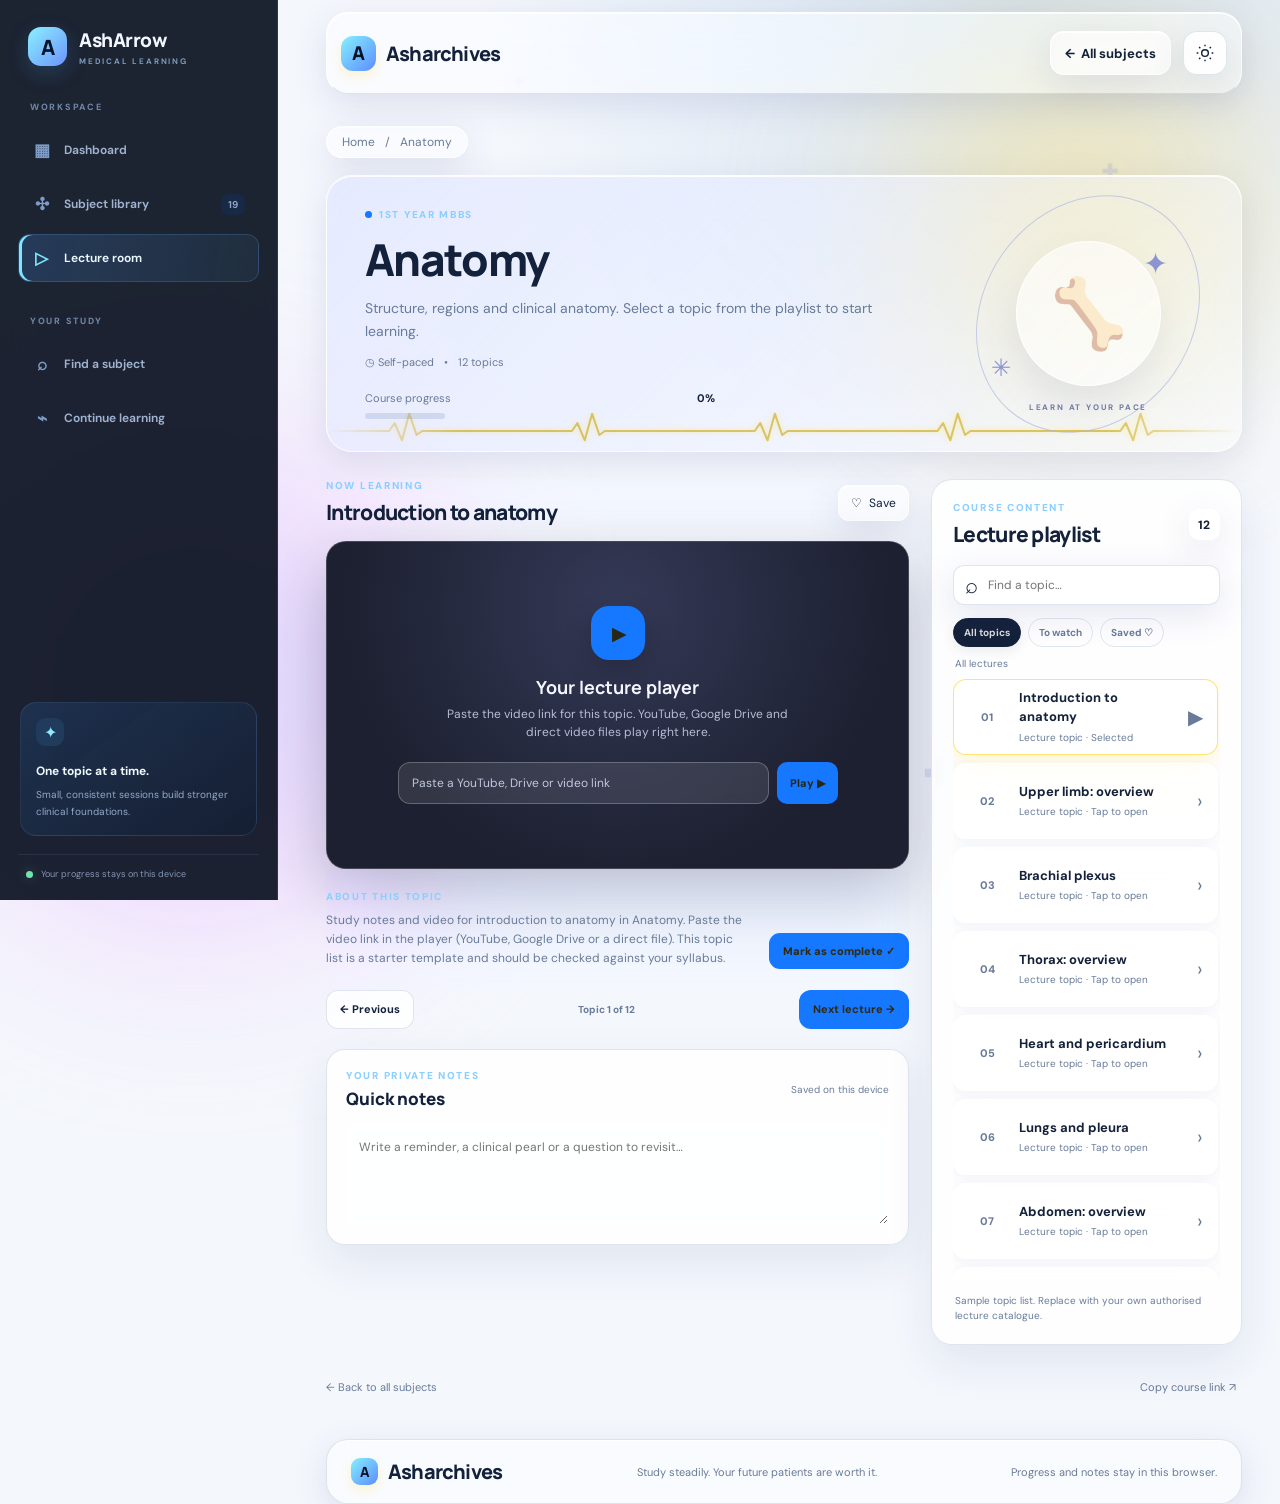
==== commit 1030b27d: "Add files via upload" ====
--- a/lecture.html
+++ b/lecture.html
@@ -4,17 +4,22 @@
   <meta charset="UTF-8">
   <meta name="viewport" content="width=device-width, initial-scale=1">
   <meta name="theme-color" content="#f4f5fb">
-  <title>Course — Asharrow</title>
+  <title>Course — Asharchives</title>
   <link rel="preconnect" href="https://fonts.googleapis.com">
   <link rel="preconnect" href="https://fonts.gstatic.com" crossorigin>
   <link href="https://fonts.googleapis.com/css2?family=DM+Sans:wght@400;500;600;700&family=Manrope:wght@400;500;600;700;800&display=swap" rel="stylesheet">
   <link rel="stylesheet" href="lecture.css">
+  <link rel="stylesheet" href="glass.css">
+  <link rel="stylesheet" href="aa-theme.css">
+  <script src="videos.js" defer></script>
   <script src="lecture.js" defer></script>
+  <script src="glass.js" defer></script>
+  <script src="asharrow-ui.js" defer></script>
 </head>
 <body>
   <div class="app-shell">
     <header class="topbar">
-      <a class="brand" href="index.html"><span class="brand-mark">A</span><span>Asharrow</span></a>
+      <a class="brand" href="index.html"><span class="brand-mark">A</span><span>Asharchives</span></a>
       <div class="topbar-actions">
         <a class="back-link" href="index.html">← <span>All subjects</span></a>
         <button class="icon-button theme-toggle" id="themeToggle" type="button" aria-label="Switch color theme" title="Switch light/dark mode">
@@ -35,6 +40,7 @@
           <div class="course-progress"><div class="progress-label"><span>Course progress</span><strong id="progressText">0%</strong></div><div class="progress-track"><span id="progressBar"></span></div></div>
         </div>
         <div class="course-art" aria-hidden="true"><div class="art-orbit"></div><div class="art-circle"><span id="courseEmoji">📚</span></div><span class="art-star star-one">✦</span><span class="art-star star-two">✳</span><span class="art-label">LEARN AT YOUR PACE</span></div>
+      <div class="ecg" data-ecg aria-hidden="true"></div>
       </section>
 
       <div class="learning-layout">
@@ -42,28 +48,56 @@
           <div class="section-title-row"><div><p class="eyebrow muted-eyebrow">NOW LEARNING</p><h2 id="lectureTitle">Select a lecture</h2></div><button class="save-button" id="saveButton" type="button" aria-pressed="false">♡ <span>Save</span></button></div>
           <div class="video-frame" id="videoFrame">
             <div class="video-placeholder" id="videoPlaceholder">
-              <div class="play-bubble">▶</div><h3>Your lecture player</h3><p>Choose a topic, then add its Google Drive file ID to play your video here.</p>
-              <button class="outline-button" id="addDriveButton" type="button">Add Drive video ID</button>
+              <div class="play-bubble">▶</div>
+              <h3>Your lecture player</h3>
+              <p>Paste the video link for this topic. YouTube, Google Drive and direct video files play right here.</p>
+              <form class="link-form" id="linkForm" autocomplete="off">
+                <input id="linkInput" type="text" inputmode="url" placeholder="Paste a YouTube, Drive or video link" aria-label="Video link">
+                <button class="outline-button" type="submit">Play ▶</button>
+              </form>
+              <p class="link-error" id="linkError" hidden></p>
             </div>
-            <iframe id="drivePlayer" title="Lecture video player" allow="autoplay; encrypted-media; picture-in-picture" allowfullscreen hidden></iframe>
+            <iframe id="drivePlayer" title="Lecture video" allow="autoplay; encrypted-media; picture-in-picture; fullscreen; clipboard-write" allowfullscreen referrerpolicy="strict-origin-when-cross-origin" hidden></iframe>
+            <video id="nativeVideo" controls playsinline preload="metadata" hidden></video>
+            <div class="external-card" id="externalCard" hidden>
+              <div class="play-bubble">↗</div>
+              <h3 id="externalTitle">Watch in a new tab</h3>
+              <p id="externalText"></p>
+              <a class="outline-button" id="externalOpen" href="#" target="_blank" rel="noopener">Open video ↗</a>
+            </div>
+          </div>
+          <div class="video-toolbar" id="videoToolbar" hidden>
+            <span id="videoSource">Source</span>
+            <span class="toolbar-actions"><a id="openOriginal" href="#" target="_blank" rel="noopener">Open in new tab ↗</a><button type="button" id="changeLink">Change link</button></span>
           </div>
           <div class="lecture-under">
             <div><p class="eyebrow muted-eyebrow">ABOUT THIS TOPIC</p><p id="lectureDescription" class="lecture-description">Select a topic from the list to view its details.</p></div>
             <button class="complete-button" id="completeButton" type="button">Mark as complete ✓</button>
+          </div>
+          <div class="lesson-navigation" aria-label="Lecture navigation">
+            <button id="previousTopic" class="lesson-nav-button" type="button">← Previous</button>
+            <span id="lessonPosition" aria-live="polite">Topic 1 of 12</span>
+            <button id="nextTopic" class="lesson-nav-button next" type="button">Next lecture <span aria-hidden="true">→</span></button>
           </div>
           <section class="notes-card"><div class="notes-heading"><div><p class="eyebrow muted-eyebrow">YOUR PRIVATE NOTES</p><h3>Quick notes</h3></div><span class="notes-status" id="notesStatus">Saved on this device</span></div><textarea id="lectureNotes" placeholder="Write a reminder, a clinical pearl or a question to revisit…"></textarea></section>
         </section>
 
         <aside class="playlist-card">
           <div class="playlist-heading"><div><p class="eyebrow muted-eyebrow">COURSE CONTENT</p><h2>Lecture playlist</h2></div><span class="playlist-count" id="playlistCount">0</span></div>
-          <label class="playlist-search"><span>⌕</span><input id="lectureSearch" type="search" placeholder="Find a topic…"></label>
+          <label class="playlist-search"><span>⌕</span><input id="lectureSearch" type="search" placeholder="Find a topic…" aria-label="Search lectures"></label>
+          <div class="playlist-filters" role="group" aria-label="Filter lecture list">
+            <button class="filter-chip active" type="button" data-filter="all" aria-pressed="true">All topics</button>
+            <button class="filter-chip" type="button" data-filter="remaining" aria-pressed="false">To watch</button>
+            <button class="filter-chip" type="button" data-filter="saved" aria-pressed="false">Saved ♡</button>
+          </div>
+          <div class="playlist-summary" id="playlistSummary" aria-live="polite">All lectures</div>
           <div class="playlist-list" id="playlistList"></div>
           <p class="playlist-footnote">Sample topic list. Replace with your own authorised lecture catalogue.</p>
         </aside>
       </div>
       <div class="course-footer"><a href="index.html">← Back to all subjects</a><button id="shareButton" class="text-button" type="button">Copy course link ↗</button></div>
     </main>
-    <footer class="footer"><a class="brand footer-brand" href="index.html"><span class="brand-mark">A</span><span>Asharrow</span></a><span>Study steadily. Your future patients are worth it.</span><span class="footer-note">Progress and notes stay in this browser.</span></footer>
+    <footer class="footer"><a class="brand footer-brand" href="index.html"><span class="brand-mark">A</span><span>Asharchives</span></a><span>Study steadily. Your future patients are worth it.</span><span class="footer-note">Progress and notes stay in this browser.</span></footer>
   </div>
 </body>
 </html>
--- a/lecture.css
+++ b/lecture.css
@@ -2,3 +2,34 @@
 .breadcrumbs{display:flex;align-items:center;gap:10px;margin:4px 0 17px;font-size:12px;color:var(--muted)}.breadcrumbs a:hover,.course-footer a:hover{color:var(--ink)}.course-hero{position:relative;display:flex;justify-content:space-between;gap:25px;min-height:260px;overflow:hidden;padding:32px 38px;border-radius:26px;background:var(--blue)}.course-copy{position:relative;z-index:2;max-width:650px;flex:1}.course-copy h1{font:800 clamp(30px,4vw,44px)/1.12 Manrope,sans-serif;letter-spacing:-1.7px;margin:0}.course-description{max-width:560px;color:var(--muted);font-size:14px;line-height:1.6;margin:13px 0}.course-meta{display:flex;gap:10px;align-items:center;color:var(--muted);font-size:11px}.course-progress{max-width:350px;margin-top:22px}.progress-label{display:flex;justify-content:space-between;font-size:11px;color:var(--muted);margin-bottom:8px}.progress-label strong{color:var(--ink)}.progress-track{height:6px;border-radius:8px;background:var(--line);overflow:hidden}.progress-track span{display:block;height:100%;width:0;background:var(--accent);border-radius:8px;transition:width .2s}.course-art{position:relative;width:230px;min-width:180px;display:grid;place-items:center}.art-orbit{position:absolute;width:210px;height:250px;border:1px solid #aab3e2a0;border-radius:50%;transform:rotate(35deg)}.art-circle{width:145px;height:145px;display:grid;place-items:center;border-radius:50%;background:#fff9;border:1px solid #ffffffd9;box-shadow:0 18px 35px #48518a1b;font-size:65px;transform:rotate(7deg)}.art-star{position:absolute;color:#8b95d0}.star-one{top:36px;right:35px;font-size:30px}.star-two{bottom:36px;left:18px;font-size:24px}.art-label{position:absolute;bottom:7px;font-size:8px;letter-spacing:1.8px;color:#727ba8;font-weight:800}.learning-layout{display:grid;grid-template-columns:minmax(0,1.5fr) minmax(300px,.8fr);gap:22px;padding:27px 0 15px;align-items:start}.player-column{min-width:0}.section-title-row{display:flex;justify-content:space-between;align-items:center;gap:15px;margin-bottom:15px}.section-title-row h2,.playlist-heading h2{font:800 21px Manrope,sans-serif;letter-spacing:-.7px;margin:0}.section-title-row .eyebrow,.playlist-heading .eyebrow{margin-bottom:6px}.save-button{display:flex;align-items:center;gap:7px;padding:9px 12px;border:1px solid var(--line);border-radius:11px;background:var(--surface);color:var(--ink);cursor:pointer;font-size:12px}.save-button.is-saved{background:#fff3bf;border-color:#ffe17a;color:#554300}.video-frame{position:relative;aspect-ratio:16/9;overflow:hidden;border-radius:20px;background:#1d2030;box-shadow:var(--shadow)}.video-frame iframe{width:100%;height:100%;border:0;background:#10121c}.video-placeholder{position:absolute;inset:0;display:flex;align-items:center;justify-content:center;flex-direction:column;text-align:center;padding:22px;background:radial-gradient(circle at 50% 20%,#343957,#1d2030 70%);color:#f4f5ff}.play-bubble{display:grid;place-items:center;width:54px;height:54px;border-radius:18px;background:var(--accent);color:#292613;padding-left:3px;font-size:19px;box-shadow:0 10px 28px #0003}.video-placeholder h3{font:700 18px Manrope,sans-serif;margin:15px 0 6px}.video-placeholder p{max-width:320px;color:#b7bdd5;font-size:12px;line-height:1.5;margin:0 0 15px}.outline-button{padding:9px 12px;border:1px solid #ffffff4d;border-radius:10px;background:#ffffff0b;color:#fff;font-size:11px;font-weight:700;cursor:pointer}.lecture-under{display:flex;justify-content:space-between;align-items:flex-end;gap:20px;padding:21px 0}.lecture-description{font-size:12px;color:var(--muted);line-height:1.6;margin:7px 0 0;max-width:520px}.complete-button{flex-shrink:0;padding:11px 14px;border:0;border-radius:11px;background:var(--accent);color:#30290e;font-size:11px;font-weight:800;cursor:pointer}.complete-button.done{background:#dff7eb;color:#176b4d}.notes-card{padding:19px;border:1px solid var(--line);border-radius:19px;background:var(--surface)}.notes-heading{display:flex;justify-content:space-between;align-items:center;gap:10px}.notes-heading h3{font:800 17px Manrope,sans-serif;margin:0}.notes-heading .eyebrow{margin-bottom:5px}.notes-status{font-size:10px;color:var(--muted)}.notes-card textarea{display:block;width:100%;min-height:100px;resize:vertical;border:1px solid var(--line);border-radius:12px;padding:12px;margin-top:15px;outline:0;background:var(--surface-2);color:var(--ink);font:12px/1.6 "DM Sans",sans-serif}.notes-card textarea:focus{border-color:#a7aedb}.playlist-card{padding:21px;border:1px solid var(--line);border-radius:21px;background:var(--surface);box-shadow:var(--shadow)}.playlist-heading{display:flex;align-items:center;justify-content:space-between;gap:12px}.playlist-count{display:grid;place-items:center;min-width:31px;height:31px;padding:0 8px;border-radius:10px;background:var(--surface-2);font-size:12px;font-weight:800}.playlist-search{display:flex;align-items:center;gap:8px;margin:17px 0 13px;padding:0 11px;height:40px;border-radius:11px;background:var(--surface-2);border:1px solid var(--line);color:var(--muted)}.playlist-search span{font-size:22px}.playlist-search input{min-width:0;width:100%;border:0;outline:0;background:transparent;color:var(--ink);font-size:12px}.playlist-list{display:flex;flex-direction:column;gap:8px;max-height:600px;overflow:auto;padding-right:2px}.topic-item{display:flex;align-items:center;gap:11px;width:100%;padding:12px;border:1px solid transparent;border-radius:13px;background:var(--surface-2);text-align:left;color:var(--ink);cursor:pointer;transition:border-color .15s,background .15s}.topic-item:hover{border-color:var(--line)}.topic-item.active{background:var(--blue);border-color:#c8cdef}.topic-number{display:grid;place-items:center;flex-shrink:0;width:33px;height:33px;border-radius:10px;background:var(--surface);color:var(--muted);font-size:11px;font-weight:800}.topic-item.completed .topic-number{background:#dff7eb;color:#176b4d}.topic-copy{min-width:0;flex:1}.topic-copy strong{display:block;font-size:12px;line-height:1.4;font-weight:700}.topic-copy span{display:block;color:var(--muted);font-size:10px;margin-top:4px}.topic-play{color:var(--muted);font-size:14px}.playlist-footnote{font-size:10px;color:var(--muted);line-height:1.5;margin:14px 2px 0}.course-footer{display:flex;align-items:center;justify-content:space-between;padding:17px 0 28px;font-size:11px;color:var(--muted)}.text-button{border:0;background:transparent;color:var(--muted);cursor:pointer;font-size:11px}.text-button:hover{color:var(--ink)}
 @media(max-width:900px){.learning-layout{grid-template-columns:1fr}.playlist-list{max-height:360px}.course-art{width:180px}.course-hero{padding:28px}.art-orbit{width:160px;height:210px}.art-circle{width:120px;height:120px;font-size:52px}}
 @media(max-width:560px){.topbar{height:70px}.back-link{font-size:12px}.back-link span{display:none}.course-hero{padding:25px 22px;min-height:0}.course-copy h1{font-size:31px}.course-art{position:absolute;right:-45px;top:15px;width:150px;opacity:.35}.course-copy{max-width:100%}.course-description{max-width:80%;font-size:12px}.course-progress{max-width:260px}.learning-layout{padding-top:21px;gap:17px}.section-title-row h2,.playlist-heading h2{font-size:18px}.video-frame{border-radius:15px}.video-placeholder h3{font-size:15px}.video-placeholder p{font-size:10px}.lecture-under{align-items:flex-start;flex-direction:column;gap:13px}.complete-button{align-self:flex-start}.playlist-card{padding:16px}.topic-item{padding:10px}.footer{gap:12px}.footer-note{margin-left:0;text-align:left}}
+
+/* AshArrow enhancement pack: more breathing room, playful motion and useful controls */
+.topic-item{min-height:76px;padding:15px 14px;gap:13px;position:relative;overflow:hidden;isolation:isolate}
+.topic-item::after{content:"";position:absolute;inset:0;background:linear-gradient(105deg,transparent 20%,rgba(255,255,255,.24) 50%,transparent 78%);transform:translateX(-130%);transition:transform .7s ease;pointer-events:none;z-index:-1}
+.topic-item:hover::after{transform:translateX(130%)}
+.topic-number{width:38px;height:38px;border-radius:12px;transition:transform .25s,background .25s}
+.topic-item:hover .topic-number{transform:rotate(-5deg) scale(1.06)}
+.topic-copy strong{font-size:13px;line-height:1.45}
+.topic-copy span{line-height:1.4}
+.topic-play{font-size:20px;transition:transform .2s,color .2s}
+.topic-item:hover .topic-play{transform:translateX(3px);color:var(--ink)}
+.topic-item.active{box-shadow:0 8px 24px rgba(255,210,26,.15);animation:topicEnter .35s cubic-bezier(.2,.8,.2,1) both}
+.playlist-filters{display:flex;flex-wrap:wrap;gap:7px;margin:0 0 10px}
+.filter-chip{border:1px solid var(--line);background:transparent;color:var(--muted);border-radius:999px;padding:7px 10px;font:700 10px "DM Sans",sans-serif;cursor:pointer;transition:transform .2s,background .2s,color .2s,border-color .2s}
+.filter-chip:hover{transform:translateY(-2px);color:var(--ink)}
+.filter-chip.active{background:var(--ink);color:var(--surface);border-color:var(--ink);box-shadow:0 5px 14px #00000012}
+.playlist-summary{font-size:10px;color:var(--muted);margin:0 2px 9px}
+.playlist-empty{display:grid;place-items:center;text-align:center;padding:28px 10px;color:var(--muted);border:1px dashed var(--line);border-radius:14px}
+.playlist-empty>span{font-size:26px;margin-bottom:7px}.playlist-empty strong{font-size:12px;color:var(--ink)}.playlist-empty p{font-size:10px;margin:5px 0 0}
+.lesson-navigation{display:flex;align-items:center;justify-content:space-between;gap:10px;padding:0 0 20px}
+.lesson-navigation>span{font-size:10px;color:var(--muted);font-weight:700;font-variant-numeric:tabular-nums}
+.lesson-nav-button{min-height:39px;padding:0 13px;border:1px solid var(--line);border-radius:12px;background:var(--surface);color:var(--ink);font:700 11px "DM Sans",sans-serif;cursor:pointer;transition:transform .2s,border-color .2s,box-shadow .2s}
+.lesson-nav-button:hover:not(:disabled){transform:translateY(-2px);border-color:#ffd21a;box-shadow:0 7px 18px #ffd21a25}
+.lesson-nav-button:disabled{opacity:.35;cursor:not-allowed}
+.lesson-nav-button.next{background:var(--accent);border-color:transparent;color:#30290e}
+#lectureTitle{animation:titleSlide .3s ease both}
+#progressBar{transition:width .65s cubic-bezier(.2,.8,.2,1)!important}
+@keyframes topicEnter{from{opacity:.6;transform:translateX(5px) scale(.99)}to{opacity:1;transform:translateX(0) scale(1)}}
+@keyframes titleSlide{from{opacity:.5;transform:translateY(5px)}to{opacity:1;transform:translateY(0)}}
+@media(max-width:560px){.topic-item{min-height:78px;padding:15px 12px}.topic-number{width:37px;height:37px}.topic-copy strong{font-size:12px}.lesson-nav-button{padding:0 10px}.lesson-navigation{gap:6px}}
+@media(prefers-reduced-motion:reduce){.topic-item,.topic-item::after,.topic-number,.topic-play,#lectureTitle,#progressBar,.lesson-nav-button,.filter-chip{animation:none!important;transition:none!important}}
--- a/glass.css
+++ b/glass.css
@@ -0,0 +1,167 @@
+/* Asharchives — frosted glass + motion layer. Loads AFTER styles.css / lecture.css; delete this file to get the original look back. */
+:root{--glass:rgba(255,255,255,.52);--glass-hi:rgba(255,255,255,.76);--glass-edge:rgba(255,255,255,.78);--glass-sh:0 10px 34px rgba(62,72,140,.13),inset 0 1px 0 rgba(255,255,255,.85);--fx:blur(18px) saturate(165%);--hero:linear-gradient(135deg,rgba(226,231,255,.8),rgba(255,255,255,.42));--b1:#ffe27a;--b2:#b9c4ff;--b3:#f3c9ff}
+:root[data-theme="dark"]{--glass:rgba(34,38,60,.5);--glass-hi:rgba(50,56,86,.72);--glass-edge:rgba(255,255,255,.11);--glass-sh:0 10px 34px rgba(0,0,0,.38),inset 0 1px 0 rgba(255,255,255,.09);--hero:linear-gradient(135deg,rgba(52,60,104,.74),rgba(30,33,52,.45));--b1:#8a7410;--b2:#3b4aa8;--b3:#6a2f8f}
+
+/* living background the glass blurs against */
+body{min-height:100vh;animation:fadeIn .6s backwards}
+body::before,body::after{content:"";position:fixed;z-index:-1;border-radius:50%;filter:blur(80px);opacity:.6;pointer-events:none}
+body::before{width:46vw;height:46vw;max-width:560px;max-height:560px;top:-8%;right:-6%;background:radial-gradient(circle,var(--b1),transparent 68%);animation:drift 20s ease-in-out infinite alternate}
+body::after{width:52vw;height:52vw;max-width:640px;max-height:640px;bottom:-12%;left:-10%;background:radial-gradient(circle,var(--b2),var(--b3) 45%,transparent 70%);animation:drift 26s ease-in-out infinite alternate-reverse}
+
+/* glass surfaces */
+.topbar,.searchbox,.icon-button,.save-button,.playlist-search,.year-select-wrap select,.hero-card,.daily-card,.subject-card,.educator-banner,.course-hero,.notes-card,.playlist-card,.back-link{-webkit-backdrop-filter:var(--fx);backdrop-filter:var(--fx)}
+.topbar,.searchbox,.icon-button,.save-button,.playlist-search,.year-select-wrap select,.subject-card,.daily-card,.educator-banner,.notes-card,.playlist-card,.back-link,.topic-item{background-color:var(--glass);border-color:var(--glass-edge)}
+.searchbox,.icon-button,.save-button,.playlist-search,.year-select-wrap select,.subject-card,.daily-card,.educator-banner,.notes-card,.playlist-card,.topbar,.back-link{box-shadow:var(--glass-sh)}
+.hero-card,.course-hero{background:var(--hero);border:1px solid var(--glass-edge);box-shadow:var(--glass-sh)}
+.save-button.is-saved{background-color:#fff3bf;border-color:#ffe17a}
+.notes-card textarea{background:var(--glass);border-color:var(--glass-edge)}
+.notes-card textarea:focus{box-shadow:0 0 0 3px rgba(255,210,26,.35)}
+.topic-number{background:var(--glass-hi)}
+.topic-item.active{background:var(--glass-hi);border-color:rgba(255,210,26,.6);box-shadow:0 8px 22px rgba(255,210,26,.18)}
+.video-frame{border:1px solid rgba(255,255,255,.18);box-shadow:0 24px 60px rgba(30,35,80,.28)}
+.video-frame iframe{animation:fadeIn .6s backwards}
+
+/* floating glass nav */
+.topbar{position:sticky;top:12px;z-index:50;height:68px;margin-top:12px;padding:0 14px;border:1px solid var(--glass-edge);border-radius:22px}
+.back-link{display:inline-flex;align-items:center;gap:6px;height:44px;padding:0 14px;border:1px solid var(--glass-edge);border-radius:14px;font-size:13px;font-weight:700;transition:transform .2s}
+.back-link:hover{transform:translateX(-3px)}
+
+/* entrance animations (backwards-fill so hover transforms still work) */
+.hero-card,.course-hero{animation:rise .7s cubic-bezier(.2,.8,.2,1) backwards}
+.daily-card{animation:rise .7s .12s cubic-bezier(.2,.8,.2,1) backwards}
+.section-block,.educator-banner,.learning-layout{animation:rise .7s .2s cubic-bezier(.2,.8,.2,1) backwards}
+.subject-card{animation:rise .5s cubic-bezier(.2,.8,.2,1) backwards;position:relative;overflow:hidden;transition:transform .35s cubic-bezier(.2,.8,.2,1),box-shadow .35s,border-color .35s}
+.subject-card:nth-child(3n+2){animation-delay:.07s}.subject-card:nth-child(3n){animation-delay:.14s}
+
+/* hover: lift, sheen sweep, icon tilt */
+.subject-card::before{content:"";position:absolute;inset:0;background:linear-gradient(115deg,transparent 35%,rgba(255,255,255,.35) 50%,transparent 65%);transform:translateX(-120%);transition:transform .8s ease;pointer-events:none}
+.subject-card:hover{transform:translateY(-6px) scale(1.015);border-color:rgba(255,210,26,.6);box-shadow:0 18px 44px rgba(62,72,140,.22),inset 0 1px 0 rgba(255,255,255,.9)}
+.subject-card:hover::before{transform:translateX(120%)}
+.subject-arrow,.subject-icon,.primary-button span,.icon-button svg,.brand-mark{transition:transform .3s}
+.subject-card:hover .subject-arrow{transform:translate(3px,-3px)}
+.subject-card:hover .subject-icon{transform:rotate(-8deg) scale(1.1)}
+.primary-button:hover{transform:translateY(-3px);box-shadow:0 12px 26px #d9b00040}.primary-button:hover span{transform:translate(3px,-3px)}
+.icon-button:hover svg{transform:rotate(25deg)}.brand:hover .brand-mark{transform:rotate(-8deg) scale(1.08)}
+.icon-button,.save-button,.complete-button,.outline-button{transition:transform .2s,box-shadow .2s,background .2s}
+.icon-button:hover,.save-button:hover,.complete-button:hover,.outline-button:hover{transform:translateY(-2px)}
+.icon-button:active,.save-button:active,.complete-button:active,.outline-button:active{transform:scale(.95)}
+.topic-item{transition:transform .25s,border-color .2s,background .2s,box-shadow .25s}.topic-item:hover{transform:translateX(4px);border-color:var(--glass-edge)}
+
+/* ambient motion */
+.orbit,.art-orbit{animation:spin 50s linear infinite}.orbit-two{animation-direction:reverse;animation-duration:70s}.art-orbit{animation-name:spinB}
+.anatomy-card{animation:floatA 6s ease-in-out infinite}.art-circle{animation:floatB 7s ease-in-out infinite}
+.art-star,.anatomy-spark{animation:twinkle 3.6s ease-in-out infinite}.star-two{animation-delay:1.2s}
+.brand-mark,.streak-flame{animation:glow 3.2s ease-in-out infinite}
+.play-bubble{animation:pulse 2.4s ease-out infinite}
+.week-dot.active{animation:pop .5s .3s backwards}
+.progress-track span{background:linear-gradient(90deg,#ffd21a,#ffe98a,#ffd21a);background-size:200% 100%;animation:shimmer 2.6s linear infinite}
+
+@keyframes rise{from{opacity:0;transform:translateY(22px) scale(.98)}}
+@keyframes fadeIn{from{opacity:0}}
+@keyframes drift{to{transform:translate(6vw,-5vh) scale(1.15)}}
+@keyframes spin{to{transform:rotate(335deg)}}
+@keyframes spinB{to{transform:rotate(395deg)}}
+@keyframes floatA{50%{transform:rotate(8deg) translateY(-12px)}}
+@keyframes floatB{50%{transform:rotate(7deg) translateY(-9px)}}
+@keyframes twinkle{50%{opacity:.35;transform:scale(.8) rotate(20deg)}}
+@keyframes glow{50%{box-shadow:0 5px 22px #ffd21a99}}
+@keyframes pulse{0%{box-shadow:0 0 0 0 #ffd21a88}70%,100%{box-shadow:0 0 0 18px #ffd21a00}}
+@keyframes shimmer{to{background-position:-200% 0}}
+@keyframes pop{from{transform:scale(.4);opacity:0}}
+
+@media(max-width:560px){:root{--fx:blur(12px) saturate(150%)}.topbar{top:8px;height:60px;margin-top:8px;padding:0 10px}.searchbox:focus-within{left:8px;right:60px;background:var(--glass-hi)}}
+@media(prefers-reduced-motion:reduce){*,*::before,*::after{animation:none!important;transition:none!important}}
+
+/* ================= v2: player fix · deeper glass · MBBS motion ================= */
+:root{--glare:rgba(255,255,255,.55);--glass-deep:rgba(255,255,255,.34)}
+:root[data-theme="dark"]{--glare:rgba(160,170,255,.16);--glass-deep:rgba(20,22,40,.42)}
+
+/* FIX: the browser's [hidden] rule was being overridden by author display rules,
+   so the placeholder covered the player. Hidden must always win. */
+[hidden]{display:none!important}
+
+/* ---- player: every source sits in the same 16:9 box, placeholder sits on top only when empty ---- */
+.video-frame>iframe,.video-frame>video{position:absolute;inset:0;z-index:1;width:100%;height:100%;border:0;background:#0b0d16;object-fit:contain}
+.video-placeholder{z-index:3;padding:18px}
+.video-placeholder p{max-width:360px}
+.link-form{display:flex;gap:8px;width:100%;max-width:440px;margin:6px 0 0}
+.link-form input{flex:1;min-width:0;height:42px;padding:0 13px;border-radius:12px;border:1px solid rgba(255,255,255,.24);background:rgba(255,255,255,.1);color:#fff;font:12px "DM Sans",sans-serif;outline:0;-webkit-backdrop-filter:blur(12px);backdrop-filter:blur(12px);transition:border-color .2s,box-shadow .2s}
+.link-form input::placeholder{color:#c1c7de}
+.link-form input:focus{border-color:var(--accent);box-shadow:0 0 0 3px rgba(255,210,26,.25)}
+.link-form .outline-button{height:42px;white-space:nowrap;background:var(--accent);color:#292613;border-color:transparent}
+.link-error{color:#ffc2c2!important;margin:10px 0 0!important;font-size:11px!important}
+.external-card{position:absolute;inset:0;z-index:2;display:flex;flex-direction:column;align-items:center;justify-content:center;gap:8px;padding:22px;text-align:center;color:#f4f5ff;background:radial-gradient(circle at 50% 20%,#3d4470,#1d2030 70%);-webkit-backdrop-filter:blur(8px);backdrop-filter:blur(8px)}
+.external-card h3{font:700 17px Manrope,sans-serif;margin:10px 0 0}
+.external-card p{max-width:380px;color:#c1c7de;font-size:12px;line-height:1.55;margin:0}
+.external-card .outline-button{display:inline-block;text-decoration:none;margin-top:8px;background:var(--accent);color:#292613;border-color:transparent}
+.video-toolbar{display:flex;justify-content:space-between;align-items:center;flex-wrap:wrap;gap:10px 14px;margin-top:13px;padding:11px 15px;border-radius:16px;border:1px solid var(--glass-edge);background:var(--glass-hi);-webkit-backdrop-filter:var(--fx);backdrop-filter:var(--fx);box-shadow:var(--glass-sh);font-size:11px;color:var(--muted)}
+.toolbar-actions{display:flex;gap:16px;align-items:center;flex-wrap:wrap}
+.video-toolbar a{color:var(--ink);font-weight:700;text-decoration:none;transition:color .2s}
+.video-toolbar a:hover{color:#9a7a00}
+.video-toolbar button{border:0;background:transparent;color:var(--ink);font:700 11px "DM Sans",sans-serif;cursor:pointer;padding:0;transition:color .2s}
+.video-toolbar button:hover{color:#9a7a00}
+.video-frame{animation:rise .6s cubic-bezier(.2,.8,.2,1) backwards}
+
+/* ---- deeper glass on the remaining surfaces ---- */
+.breadcrumbs{display:inline-flex;padding:7px 15px;border-radius:999px;background:var(--glass);border:1px solid var(--glass-edge);-webkit-backdrop-filter:var(--fx);backdrop-filter:var(--fx);box-shadow:var(--glass-sh)}
+.topic-item,.playlist-count,.mini-icon,.week-dot,.lecture-under,.section-title-row{-webkit-backdrop-filter:var(--fx);backdrop-filter:var(--fx)}
+.topic-item{position:relative;overflow:hidden;background:var(--glass);border-color:var(--glass-edge);box-shadow:0 4px 14px rgba(62,72,140,.06)}
+.topic-item.active{background:var(--glass-hi)}
+.playlist-count,.mini-icon{background:var(--glass-hi);border:1px solid var(--glass-edge);box-shadow:var(--glass-sh)}
+.footer{margin-top:16px;padding:18px 24px;border:1px solid var(--glass-edge);border-radius:22px;background:var(--glass);-webkit-backdrop-filter:var(--fx);backdrop-filter:var(--fx);box-shadow:var(--glass-sh)}
+.course-footer{padding-top:19px}
+.lecture-under{background:transparent}
+.notes-card textarea{background:var(--glass-deep)}
+.educator-banner{background:var(--glass)}
+.topic-item.completed .topic-number{background:rgba(223,247,235,.85)}
+
+/* cursor glare: a soft light that follows the pointer across glass */
+.subject-card::after,.hero-card::after,.course-hero::after,.daily-card::after,.topic-item::after,.educator-banner::after{content:"";position:absolute;inset:0;z-index:0;border-radius:inherit;pointer-events:none;opacity:0;transition:opacity .35s;background:radial-gradient(260px circle at var(--mx,50%) var(--my,50%),var(--glare),transparent 62%)}
+.subject-card:hover::after,.hero-card:hover::after,.course-hero:hover::after,.daily-card:hover::after,.topic-item:hover::after,.educator-banner:hover::after{opacity:1}
+.subject-card>*,.topic-item>*,.daily-card>*,.educator-banner>*{position:relative;z-index:1}
+.hero-card>*:not(.hero-decoration):not(.ecg),.course-hero>*:not(.ecg){position:relative}
+
+/* ---- MBBS motifs ---- */
+/* heartbeat on the live dot, double-beat rhythm */
+.eyebrow-dot{animation:beat 1.8s ease-in-out infinite}
+@keyframes beat{0%,100%{transform:scale(1)}12%{transform:scale(1.55)}24%{transform:scale(1)}36%{transform:scale(1.3)}60%{transform:scale(1)}}
+
+.course-art{z-index:2}
+/* ECG strip: draws a heartbeat that scrolls across the hero */
+.ecg{position:absolute;left:0;right:0;bottom:0;height:40px;overflow:hidden;pointer-events:none;z-index:1;opacity:.6;-webkit-mask:linear-gradient(90deg,transparent,#000 14%,#000 86%,transparent);mask:linear-gradient(90deg,transparent,#000 14%,#000 86%,transparent)}
+.ecg-track{display:flex;width:200%;height:100%;animation:ecgScroll 9s linear infinite}
+.ecg-track svg{flex:none;width:50%;height:100%;overflow:visible}
+.ecg-track path{fill:none;stroke:#c9a200;stroke-width:2;stroke-linejoin:round;stroke-linecap:round;filter:drop-shadow(0 0 4px rgba(255,210,26,.7))}
+:root[data-theme="dark"] .ecg-track path{stroke:#ffd21a}
+@keyframes ecgScroll{to{transform:translateX(-50%)}}
+
+/* gradient shimmer on the hero's highlighted words */
+.hero-card h1 span{color:transparent;background:linear-gradient(90deg,#6873ad,#ffd21a,#9aa6e6,#6873ad);background-size:300% 100%;-webkit-background-clip:text;background-clip:text;animation:textShimmer 7s linear infinite}
+@keyframes textShimmer{to{background-position:-300% 0}}
+
+/* floating crosses and capsules behind the page */
+.med-bg{position:fixed;inset:0;z-index:-1;pointer-events:none;overflow:hidden}
+.med-bg>span{position:absolute;width:var(--s);height:var(--s);opacity:.22;animation:floatMed var(--d,10s) ease-in-out infinite alternate}
+.med-bg .cross svg{width:100%;height:100%;fill:#8d97d6}
+.med-bg .pill{height:calc(var(--s)*.5);width:calc(var(--s)*2.1);border-radius:999px;background:linear-gradient(90deg,#ffd21a 0 50%,#b9c4ff 50% 100%);transform:rotate(-30deg);box-shadow:inset 0 1px 0 rgba(255,255,255,.6)}
+:root[data-theme="dark"] .med-bg .cross svg{fill:#5f6ab3}
+@keyframes floatMed{from{transform:translate(0,0) rotate(0)}to{transform:translate(18px,-26px) rotate(40deg)}}
+
+/* entrance motion for lists, pills and the stats card */
+.activity-stat strong{animation:pop .6s .4s cubic-bezier(.2,.8,.2,1) backwards}
+.playlist-count{animation:pop .5s .25s backwards}
+.topic-number{transition:transform .25s,background .25s}
+.topic-item:hover .topic-number{transform:scale(1.08) rotate(-4deg)}
+.complete-button{position:relative;overflow:hidden}
+.complete-button::after{content:"";position:absolute;inset:0;background:linear-gradient(115deg,transparent 35%,rgba(255,255,255,.55) 50%,transparent 65%);transform:translateX(-120%);transition:transform .7s ease}
+.complete-button:hover::after{transform:translateX(120%)}
+.primary-button{position:relative;overflow:hidden}
+.primary-button::before{content:"";position:absolute;inset:0;background:linear-gradient(115deg,transparent 35%,rgba(255,255,255,.5) 50%,transparent 65%);transform:translateX(-120%);transition:transform .7s ease;pointer-events:none}
+.primary-button:hover::before{transform:translateX(120%)}
+
+@media(max-width:560px){.breadcrumbs{display:flex;padding:6px 12px}.video-toolbar{font-size:10px}.ecg{height:30px}
+.video-placeholder{padding:12px}.video-placeholder>*{flex-shrink:0}.video-placeholder .play-bubble{width:40px;height:40px;font-size:15px;border-radius:14px}
+.video-placeholder h3{margin:8px 0 0;font-size:14px}.video-placeholder>p:not(.link-error){display:none}
+.link-form{margin-top:10px;gap:6px}.link-form input{flex:1 1 auto;height:38px;padding:0 10px;font-size:11px}.link-form .outline-button{height:38px;padding:0 12px}
+.external-card{padding:14px}.external-card p{display:none}}
+@media(prefers-reduced-motion:reduce){.med-bg,.ecg{display:none}}
--- a/aa-theme.css
+++ b/aa-theme.css
@@ -0,0 +1,7 @@
+/* AshArrow visual layer — preserves the existing functional markup and IDs. */
+:root{--bg:#080f20;--surface:rgba(19,30,52,.78);--surface-2:rgba(26,40,67,.72);--ink:#eef5ff;--muted:#93a7c6;--line:rgba(139,170,218,.17);--accent:#7ee7ff;--accent-ink:#071525;--blue:#152747;--lav:#182543;--shadow:0 18px 55px rgba(0,0,0,.22);--radius:22px;color-scheme:dark}
+:root[data-theme="light"]{--bg:#f4f7fc;--surface:rgba(255,255,255,.84);--surface-2:rgba(235,242,251,.86);--ink:#14213a;--muted:#687b98;--line:rgba(64,100,155,.16);--accent:#1677ff;--accent-ink:#fff;--blue:#e3efff;--lav:#eaf0ff;--shadow:0 18px 45px rgba(37,69,120,.09);color-scheme:light}
+body{background:radial-gradient(ellipse at 80% 0%,rgba(35,107,180,.16),transparent 38%),var(--bg);background-attachment:fixed;color:var(--ink)}.app-shell{max-width:none;margin:0;padding:0 38px 0 326px;transition:padding .25s}.topbar{height:82px;border-bottom:1px solid var(--line);margin-bottom:28px}.brand{font-size:20px}.brand-mark{background:linear-gradient(135deg,#85f0ff,#5d8dff);color:#06142a;border-radius:12px}.hero-card{background:linear-gradient(115deg,rgba(23,48,83,.98),rgba(20,35,64,.88));border:1px solid rgba(121,190,255,.2);box-shadow:inset 0 1px rgba(255,255,255,.06),var(--shadow)}:root[data-theme="light"] .hero-card{background:linear-gradient(115deg,#e4efff,#f3f7ff)}.hero-card h1 span{color:#7ee7ff}:root[data-theme="light"] .hero-card h1 span{color:#2874db}.hero-copy{color:var(--muted)}.eyebrow{color:#8acfff}.daily-card,.subject-card,.educator-banner,.playlist-card,.player-card,.notes-card,.course-card,.video-card{background:var(--surface);backdrop-filter:blur(18px);-webkit-backdrop-filter:blur(18px);border-color:var(--line);box-shadow:var(--shadow)}.daily-card{border-radius:24px}.subject-card{border-radius:20px;transition:transform .24s cubic-bezier(.2,.8,.2,1),border-color .2s,box-shadow .2s}.subject-card:hover{transform:translateY(-5px);border-color:rgba(126,231,255,.45);box-shadow:0 22px 45px rgba(0,0,0,.18)}.primary-button{background:linear-gradient(120deg,#8af0ff,#70a8ff);color:#071629;box-shadow:0 8px 24px rgba(66,180,255,.2)}.primary-button:hover{box-shadow:0 12px 32px rgba(66,180,255,.28)}.section-block{scroll-margin-top:25px}.subject-icon{box-shadow:inset 0 1px rgba(255,255,255,.3)}.year-pill,.week-dot,.mini-icon{background:var(--surface-2);border-color:var(--line);color:var(--muted)}.week-dot.active{background:var(--accent);color:var(--accent-ink);border-color:var(--accent)}.progress-track span{background:linear-gradient(90deg,#68ddff,#6c96ff)}.searchbox,.year-select-wrap select,.playlist-search,.icon-button{background:var(--surface);border-color:var(--line);color:var(--ink);backdrop-filter:blur(12px)}.footer{border-color:var(--line)}.aa-sidebar{position:fixed;z-index:100;inset:0 auto 0 0;width:278px;padding:27px 18px 17px;display:flex;flex-direction:column;background:rgba(7,14,29,.91);border-right:1px solid rgba(125,176,239,.16);backdrop-filter:blur(24px);-webkit-backdrop-filter:blur(24px);color:#dbe8ff}.aa-side-brand{display:flex;align-items:center;gap:12px;padding:0 10px 30px;color:#f2f7ff;font:800 19px Manrope,sans-serif;letter-spacing:-.5px}.aa-logo{width:39px;height:39px;display:grid;place-items:center;border-radius:13px;background:linear-gradient(135deg,#8af0ff,#6d94ff);color:#06142a;font-size:21px;box-shadow:0 7px 22px #4cafff30}.aa-side-brand small{display:block;margin-top:3px;font:700 8px 'DM Sans',sans-serif;letter-spacing:1.8px;color:#7f9bbb}.aa-side-label{padding:5px 12px 10px;color:#6f86a7;font-size:9px;font-weight:800;letter-spacing:1.7px}.aa-side-label-spaced{margin-top:25px}.aa-nav-link{display:flex;align-items:center;gap:13px;padding:12px 13px;margin:3px 0;border:1px solid transparent;border-radius:12px;color:#9fb2d0;font-size:12px;font-weight:650;transition:background .2s,color .2s,transform .2s}.aa-nav-link>span{width:19px;text-align:center;font-size:17px;color:#7d9dc8}.aa-nav-link b{margin-left:auto;font-size:10px;color:#8ca5c8;background:#172945;border-radius:7px;padding:4px 7px}.aa-nav-link:hover{background:#142440;color:#eff7ff;transform:translateX(2px)}.aa-nav-link.active{background:linear-gradient(100deg,rgba(75,157,255,.2),rgba(93,205,255,.06));border-color:rgba(107,185,255,.18);color:#eaf7ff;box-shadow:inset 3px 0 #7ee7ff}.aa-nav-link.active>span{color:#7ee7ff}.aa-side-spacer{flex:1;min-height:24px}.aa-side-tip{padding:15px;border-radius:16px;border:1px solid rgba(130,177,235,.14);background:linear-gradient(145deg,rgba(31,57,91,.7),rgba(17,30,52,.6));margin:12px 2px 18px}.aa-tip-icon{display:grid;place-items:center;width:28px;height:28px;border-radius:9px;background:#213b5d;color:#8feaff;margin-bottom:13px}.aa-side-tip strong{font-size:12px;color:#eff7ff}.aa-side-tip p{font-size:10px;line-height:1.65;color:#91a8c8;margin:7px 0 0}.aa-side-footer{display:flex;align-items:center;gap:8px;padding:13px 8px 3px;border-top:1px solid rgba(135,170,218,.12);font-size:9px;color:#8196b5}.aa-status-dot{width:7px;height:7px;border-radius:50%;background:#6fe4b0;box-shadow:0 0 12px #6fe4b055}.aa-mobile-menu{display:none}.aa-reveal{opacity:0;transform:translateY(16px);transition:opacity .65s ease,transform .65s cubic-bezier(.2,.8,.2,1);transition-delay:var(--aa-delay,0ms)}.aa-reveal.aa-visible{opacity:1;transform:translateY(0)}.hero-card .orbit{animation:aa-orbit 22s linear infinite}.anatomy-card{animation:aa-float 5s ease-in-out infinite}@keyframes aa-float{0%,100%{translate:0 0}50%{translate:0 -9px}}@keyframes aa-orbit{to{rotate:360deg}}button,a{ -webkit-tap-highlight-color:transparent}button:focus-visible,a:focus-visible,input:focus-visible,select:focus-visible{outline:2px solid var(--accent);outline-offset:3px}
+@media(max-width:1000px){.app-shell{padding-left:300px;padding-right:24px}.aa-sidebar{width:260px}}
+@media(max-width:760px){.app-shell{padding:0 17px}.aa-sidebar{width:min(290px,85vw);transform:translateX(-105%);transition:transform .28s ease;box-shadow:18px 0 45px #0004}.aa-sidebar.aa-open{transform:translateX(0)}.aa-mobile-menu{display:grid;place-items:center;position:fixed;z-index:110;left:14px;bottom:16px;width:48px;height:48px;border:1px solid rgba(126,231,255,.3);border-radius:16px;background:linear-gradient(135deg,#8af0ff,#6d94ff);color:#071629;font-size:20px;box-shadow:0 8px 25px #0004}.topbar{padding-left:44px}.hero-decoration{opacity:.5}.aa-reveal{opacity:1;transform:none;transition:none}}
+@media(prefers-reduced-motion:reduce){*,*::before,*::after{animation-duration:.01ms!important;animation-iteration-count:1!important;scroll-behavior:auto!important;transition-duration:.01ms!important}.aa-reveal{opacity:1;transform:none}}
